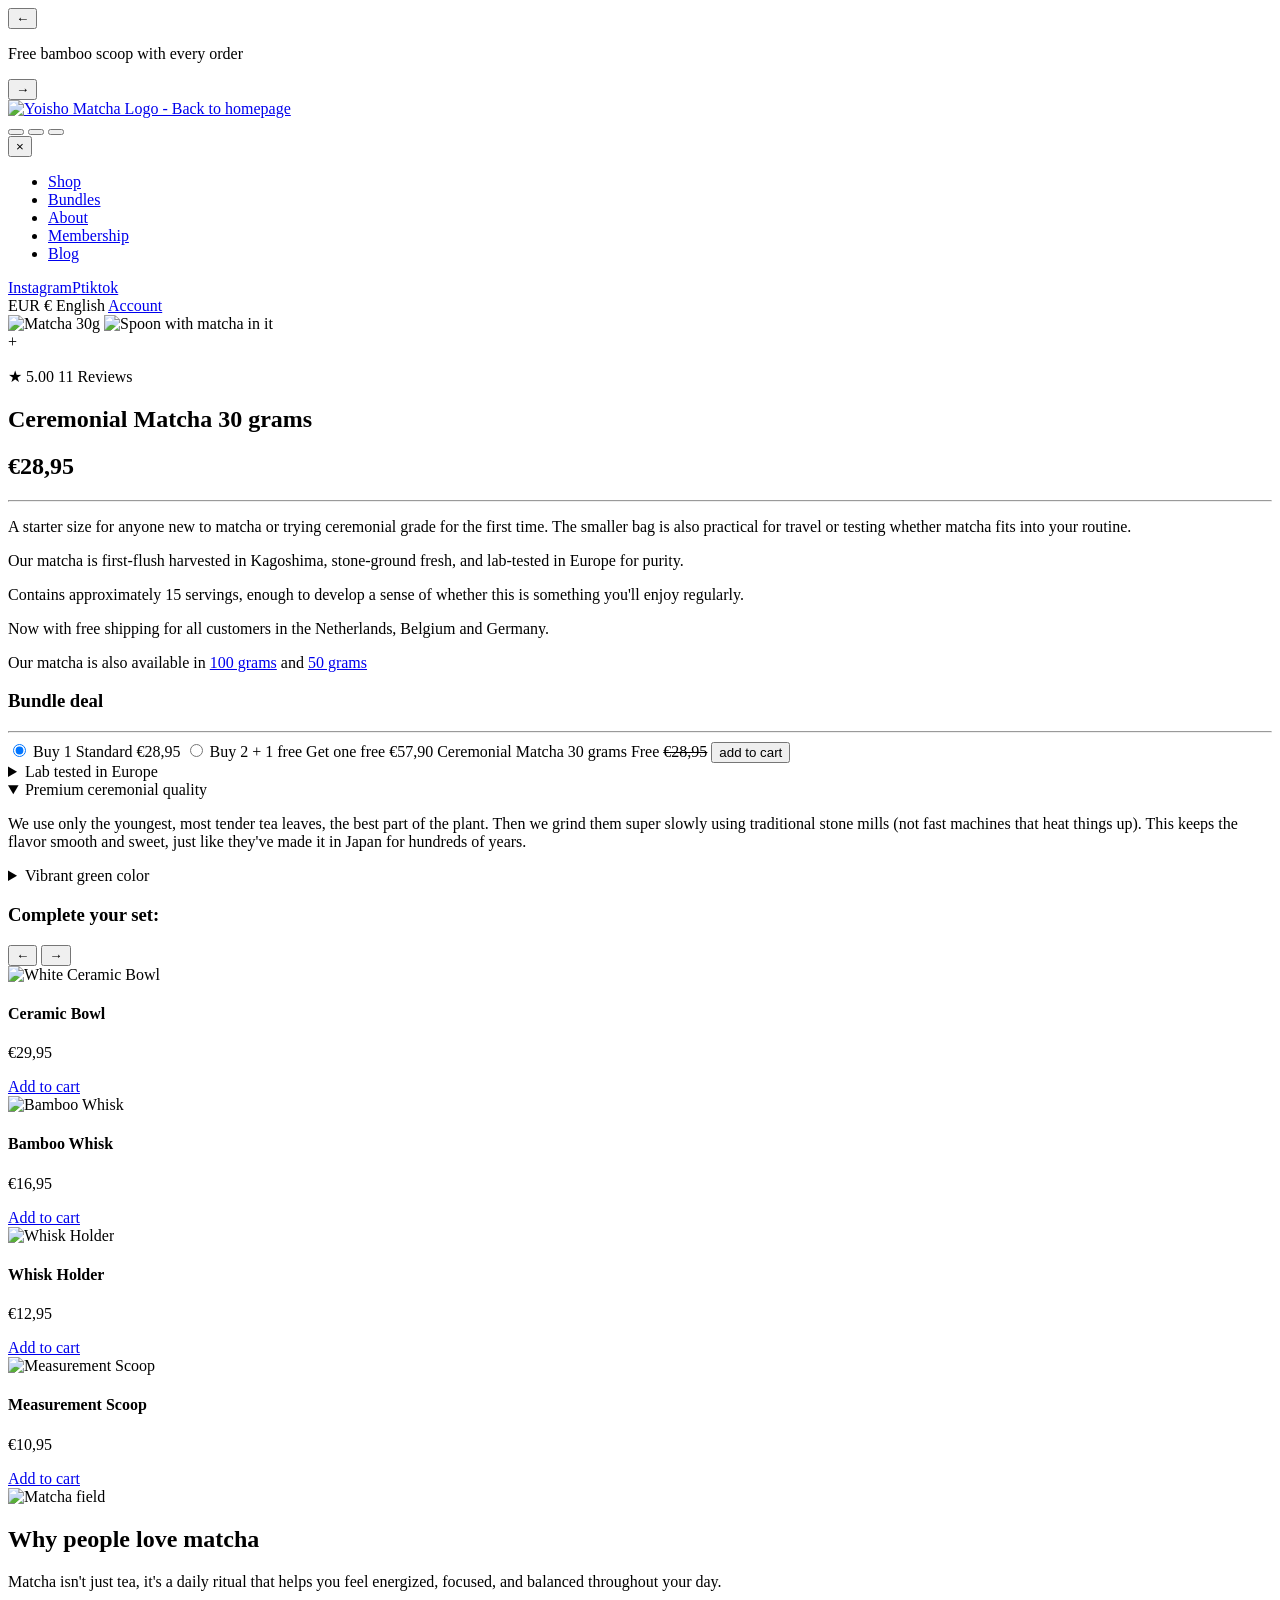
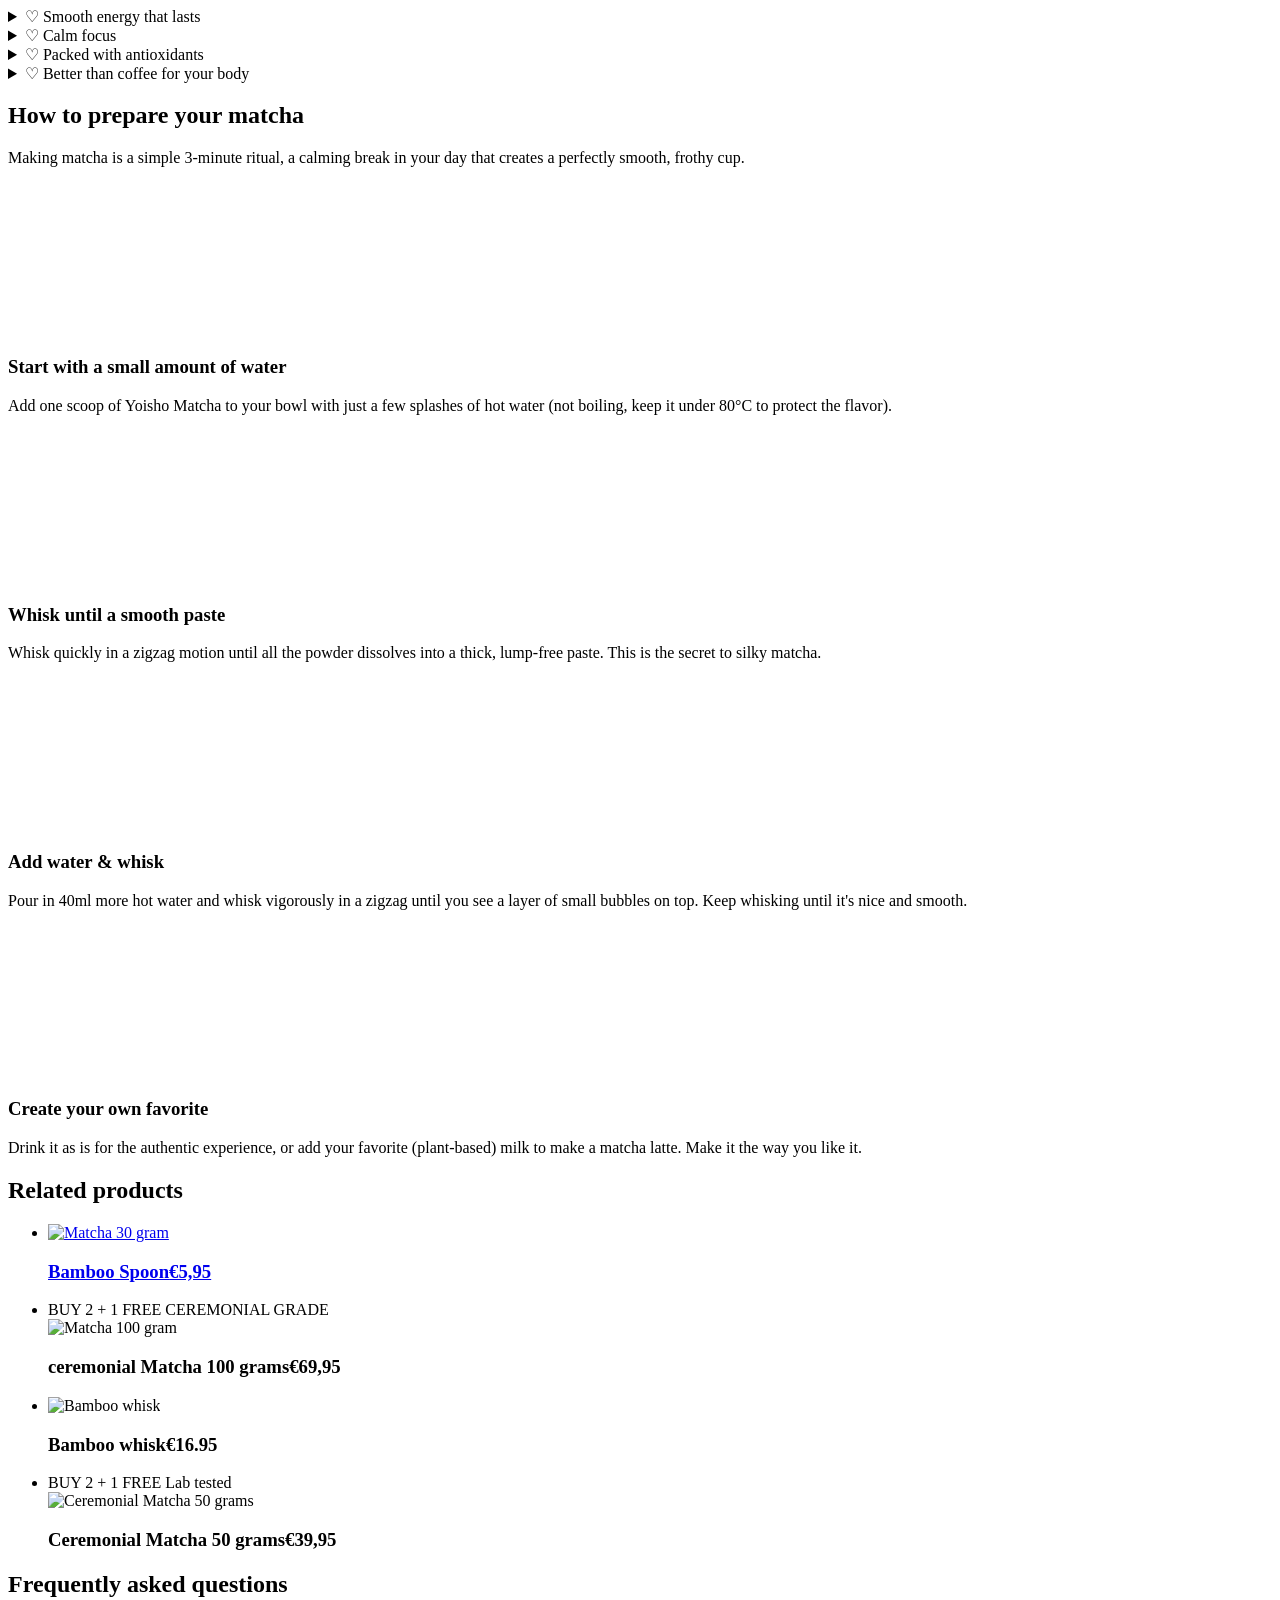
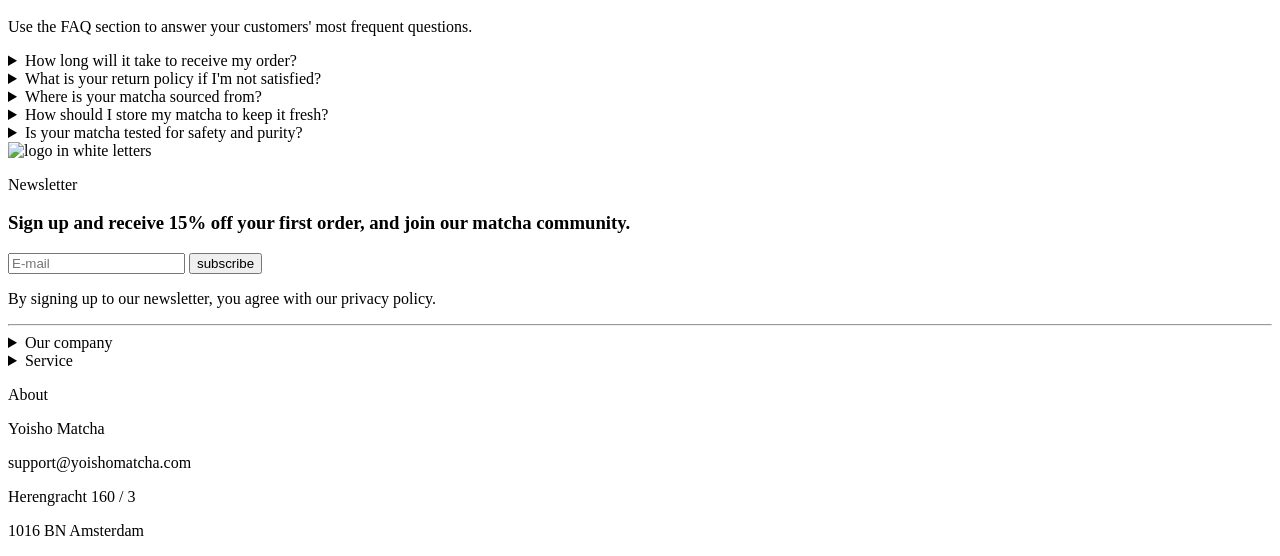
==== matcha.html @ a1da6781 "Add files via upload" ====
<!DOCTYPE html>
<html lang="en">

<head>
    <meta charset="UTF-8">
    <meta name="author" content="Marie Janette Haspels">
    <meta name="viewport" content="width=device-width, initial-scale=1">

    <title>yoishomatcha</title>

    <link href="styles/style.css" rel="stylesheet">

    <link rel="icon" type="image/svg+xml" href="images/kortingvoorpagina.webp">
    <script src="https://unpkg.com/lucide@latest"></script>
</head>

<body>


    <script defer src="scripts/script.js"></script>


    <div class="announcement-bar">
      <button class="arrow">←</button>
      <p>Free bamboo scoop with every order</p>
      <button class="arrow">→</button>
    </div>
    
    <header class="main-header">
      <a href="index.html" class="logo">
        <img src="images/Yoishologo.webp" alt="Yoisho Matcha Logo - Back to homepage"/>
      </a>
    
      <div class="header-right">
        <button class="icon-btndark">
          <i data-lucide="search"></i>
        </button>
    
        <button class="icon-btndark">
          <i data-lucide="shopping-bag"></i>
        </button>
    
        <button class="menu-open-btndark">
          <span></span>
          <span></span>
        </button>
    </div>
    
   
    
      <nav class="nav-menu">
        <div class="menu-headerdark">
          <button class="menu-close-btndark" aria-label="Close menudark">&times;</button>
        </div>
        
        <ul class="menu-links">
          <li><a href="https://yoishomatcha.com/collections/all-products">Shop</a></li>
          <li><a href="https://yoishomatcha.com/collections/bundles">Bundles</a></li>
          <li><a href="https://yoishomatcha.com/pages/about">About</a></li>
          <li><a href="https://yoishomatcha.com/pages/membership">Membership</a></li>
          <li><a href="https://yoishomatcha.com/blogs/blog">Blog</a></li>
        </ul>
    
        <div class="menu-footer">
          <div class="social-icons">
            <a href="https://www.instagram.com/yoishomatcha/">Instagram</a><a href="https://nl.pinterest.com/yoishomatcha/">P</a><a href="https://www.tiktok.com/@yoishomatcha">tiktok</a>
          </div>
          <div class="footer-settings">
            <span>EUR €</span>
            <span>English</span>
            <a href="https://yoishomatcha.com/account">Account</a>
          </div>
        </div>
      </nav>
    </header>
    
    

    <main>   
       
<!--SECTION 1-->
<section class="product-container">
    <div class="product-slider">
      <div class="slider-track">
        <img src="images/matcha30g.webp" alt="Matcha 30g">
        <img src="images/lepelmatcha.webp" alt="Spoon with matcha in it">
      </div>
      
      <div class="dots">
        <span></span>
        <span></span>
        <span></span>
      </div>
      <div class="plus-icon">+</div>
    </div>
  
    <div class="product-info">
      <p class="reviews">★ 5.00 11 Reviews</p>
      
      
  
      <h1>Ceremonial Matcha 30 grams</h1>
      <h2>€28,95</h2>
    </div>
  </section>

  <!--SECTION 2-->

  <section class="product-description">
    <hr>
  
    <p>A starter size for anyone new to matcha or trying ceremonial grade for the first time. The smaller bag is also practical for travel or testing whether matcha fits into your routine.</p>
  
    <p>Our matcha is first-flush harvested in Kagoshima, stone-ground fresh, and lab-tested in Europe for purity.</p>
  
    <p>Contains approximately 15 servings, enough to develop a sense of whether this is something you'll enjoy regularly.</p>
  
    <p>Now with free shipping for all customers in the Netherlands, Belgium and Germany.</p>
  
    <p>Our matcha is also available in <a href="#">100 grams</a> and <a href="#">50 grams</a></p>
  </section>




<!-- SECTION 3 BUNDLE-->
<section class="bundle-section">
    <h3>Bundle deal</h3>
    <hr>
    <label class="bundle-item">
      <input type="radio" name="matcha" checked>
      <span class="bundle-box">
        <span class="row">
          <span class="circle"></span>
          <span class="text-wrap">Buy 1 <span class="tag">Standard</span></span>
          <span class="price">€28,95</span>
        </span>
      </span> </label>
    
    <label class="bundle-item">
      <input type="radio" name="matcha">
      <span class="bundle-box">
        <span class="row">
          <span class="circle"></span>
          <span class="text-wrap">Buy 2 + 1 free <span class="tag">Get one free</span></span>
          <span class="price">€57,90</span>
        </span>
        <span class="extra-green">
          <span class="extra-text">
            <span class="desc">Ceremonial Matcha 30 grams</span>
            <span class="promo">Free <s>€28,95</s></span>
          </span>
        </span>
      </span> </label>


   
  
    <button class="cart-btn">add to cart</button>
  </section>

<!-- SECTION 4 ACCORDION LAB TESTED-->



  <section class="accordion-section">
    <details>
      <summary>
        <span class="summary-left">
          <i data-lucide="beaker"></i>
          <span>Lab tested in Europe</span>
        </span>
        <span class="arrowblack"></span>
      </summary>
      <div class="contentblack">
        <p>Our matcha and hojicha have been thoroughly tested by an independent, accredited laboratory. The results confirm they are:</p>
        <ul>
          <li>No pesticides (chemicals farmers sometimes use)</li>
          <li>No heavy metals (harmful substances that can be in soil)</li>
          <li>Perfect microbiological quality (no bad bacteria or germs)</li>
          <li>Meets Europe's strictest safety rules</li>
        </ul>
        <p>Think of it like a report card for safety - we passed every test.</p>
      </div>
    </details>
  
    <details open>
      <summary>
        <span class="summary-left">
          <i data-lucide="leaf"></i>
          <span>Premium ceremonial quality</span>
        </span>
        <span class="arrowblack"></span>
      </summary>
      <div class="contentblack">
        <p>We use only the youngest, most tender tea leaves, the best part of the plant. 
          Then we grind them super slowly using traditional stone mills (not fast machines that heat things up). This keeps the flavor smooth and sweet, 
          just like they've made it in Japan for hundreds of years.</p>
      </div>
    </details>
  
    <details>
      <summary>
        <span class="summary-left">
          <i data-lucide="sparkles"></i>
          <span>Vibrant green color</span>
        </span>
        <span class="arrowblack"></span>
      </summary>
      <div class="contentblack">
        <p>Our matcha is bright, electric green, and here's why that matters: 
          we grind it fresh and seal it right away so the color stays locked in.
          If matcha looks dull or brownish, it's old and has lost its power. 
          Ours looks like this because it's fresh.</p>
      </div>
    </details>
  </section>


  <!-- SECTION 5 COMPLETE-->
  <section class="complete-carousel">
    <div class="carousel-header">
      <h3>Complete your set:</h3>
      <div class="carousel-nav">
        <button class="nav-btn prev">←</button>
        <button class="nav-btn next">→</button>
      </div>
    </div>
  
    <div class="carousel-track">
      <div class="product-card">
        <div class="product-image">
          <img src="images/whitebowl.webp" alt="White Ceramic Bowl">
        </div>
        <h4>Ceramic Bowl</h4>
        <p class="product-price">€29,95</p>
        <a href="https://yoishomatcha.com/products/ceramic-bowl?pr_prod_strat=pinned&pr_rec_id=fb68384e3&pr_rec_pid=8664381718870&pr_ref_pid=8662512828758&pr_seq=uniform" class="add-link">Add to cart</a>
      </div>
  
      <div class="product-card">
        <div class="product-image">
          <img src="images/whiskbamboo.webp" alt="Bamboo Whisk">
        </div>
        <h4>Bamboo Whisk</h4>
        <p class="product-price">€16,95</p>
        <a href="https://yoishomatcha.com/products/bamboo-whisk?pr_prod_strat=pinned&pr_rec_id=9ea5877ed&pr_rec_pid=8648113455446&pr_ref_pid=8664381718870&pr_seq=uniform" class="add-link">Add to cart</a>
      </div>
  
      <div class="product-card">
        <div class="product-image">
          <img src="images/whiskholderwit.webp" alt="Whisk Holder">
        </div>
        <h4>Whisk Holder</h4>
        <p class="product-price">€12,95</p>
        <a href="https://yoishomatcha.com/products/whisk-holder?pr_prod_strat=pinned&pr_rec_id=9ea5877ed&pr_rec_pid=8662380970326&pr_ref_pid=8664381718870&pr_seq=uniform" class="add-link">Add to cart</a>
      </div>
  
      <div class="product-card">
        <div class="product-image">
          <img src="images/measurementscoopd.webp" alt="Measurement Scoop">
        </div>
        <h4>Measurement Scoop</h4>
        <p class="product-price">€10,95</p>
        <a href="https://yoishomatcha.com/products/measurement-scoop?pr_prod_strat=pinned&pr_rec_id=9ea5877ed&pr_rec_pid=9323666604374&pr_ref_pid=8664381718870&pr_seq=uniform" class="add-link">Add to cart</a>
      </div>
    </div>
  </section>

<!--SECTION 6 WHY PLEOPLE LOVE MATCHA-->

<section class="whypeople-section">
    <div class="why-header">
      <img src="images/uitzichtbuiten.webp" alt="Matcha field" class="header-bg">
      <div class="header-contentwhy">
        <h2>Why people love matcha</h2>
        <p>Matcha isn't just tea, it's a daily ritual that helps you feel energized, focused, and balanced throughout your day.</p>
      </div>
    </div>
  
    <div class="why-accordions">
      <details>
        <summary><span class="heart">♡</span> Smooth energy that lasts <span class="arrowwhite"></span></summary>
        <div class="contentwhy">
          <p>Unlike coffee that makes you jittery then crashes, matcha gives you calm, steady energy for 4-6 hours. You feel awake and alert without the shakes.</p>
        </div>
      </details>
  
      <details>
        <summary><span class="heart">♡</span> Calm focus <span class="arrowwhite"></span></summary>
        <div class="contentwhy">
          <p>Matcha contains L-theanine, a natural ingredient that helps you concentrate while staying relaxed. It's like being in "the zone", focused but not stressed.</p>
        </div>
      </details>
  
      <details>
        <summary><span class="heart">♡</span> Packed with antioxidants <span class="arrowwhite"></span></summary>
        <div class="contentwhy">
          <p>Matcha is loaded with catechins (powerful antioxidants) that protect your cells from damage and support your immune system. Think of them as tiny bodyguards for your health.</p>
        </div>
      </details>
  
      <details>
        <summary><span class="heart">♡</span> Better than coffee for your body <span class="arrowwhite"></span></summary>
        <div class="contentwhy">
          <p>No stomach aches, no afternoon crash, and no sleep problems. Matcha is gentle on your system while still waking you up.</p>
        </div>
      </details>
    </div>
  </section>


  <!--Section 7 videoinfo-carrousel-->  

<section>
    <section class="videoinfo-carrousel">
        <h2>How to prepare your matcha</h2>
        <p>Making matcha is a simple 3-minute ritual, 
        a calming break in your day that creates a perfectly smooth, frothy cup.
    </p>
        
        <div class="carousel-track">
          <div class="video-card">
            <div class="video-wrapper">
                <video src="images/matchavid1.mp4" autoplay muted loop playsinline></video>
            
              
            </div>
            <h3>Start with a small amount of water</h3>
            <p>Add one scoop of Yoisho Matcha to your bowl with just a few splashes of hot water 
                (not boiling, 
                keep it under 80°C to protect the flavor).</p>
          </div>
      
          <div class="video-card">
            <div class="video-wrapper">
                <video src="images/videomatchamix.mp4" autoplay muted loop playsinline></video>
            </div>
            <h3>Whisk until a smooth paste</h3>
            <p>Whisk quickly in a zigzag motion until all the powder dissolves into a thick, 
                lump-free paste. This is the secret to silky matcha.
             </p>
          </div>
      
          <div class="video-card">
            <div class="video-wrapper">
                <video src="images/matchavid3.mp4" autoplay muted loop playsinline></video>
              
            </div>
            <h3>Add water & whisk</h3>
            <p>
                Pour in 40ml more hot water and whisk vigorously in a zigzag until you see a layer of small bubbles on top.
                 Keep whisking until it's nice and smooth.
            </p>
          </div>
      
          <div class="video-card">
            <div class="video-wrapper">
                <video src="images/matchavid4.mp4" autoplay muted loop playsinline></video>
              
            </div>
            <h3>Create your own favorite</h3>
            <p>Drink it as is for the authentic experience, 
                or add your favorite (plant-based) milk to make a matcha latte. 
                Make it the way you like it.</p>
          </div>
        </div>
      </section>
</section>

<!--SECTION 8 RELATED PRODUCTS-->
<section class="Related-carousel">
    <h2>Related products</h2>
    <ul>
      <li>
        <a href="matcha.html">
         <img src="images/woodenscoop.webp" alt="Matcha 30 gram">
        <h3>Bamboo Spoon<span>€5,95</span></h3>
      </a>
      </li>
  
      <li>
        <div class="labels">
          <span class="badge red">BUY 2 + 1 FREE</span>
          <span class="tag">CEREMONIAL GRADE</span>
        </div>
        <img src="images/productroze.webp" alt="Matcha 100 gram ">
        <h3>ceremonial Matcha 100 grams<span>€69,95</span></h3>
      </li>
  
      <li>
        <img src="images/whiskbamboo.webp" alt="Bamboo whisk">
        <h3>Bamboo whisk<span>€16.95</span></h3>
      </li>
  
  
      <li>
        <div class="labels">
          <span class="badge red">BUY 2 + 1 FREE</span>
          <span class="tag">Lab tested</span>
        </div>
        <img src="images/matcha50gr.jpg" alt="Ceremonial Matcha 50 grams ">
        <h3>Ceremonial Matcha 50 grams<span>€39,95</span></h3>
      </li>
    </ul>
  </section>










<!--SECTION 9 freguently asked questions-->

<section class="freguently-section">
    <div class="freguently-content">
      <h2>Frequently asked questions</h2>
      <p>Use the FAQ section to answer your customers' most frequent questions.</p>
    </div>
  
    <div class="freguently-accordions">
      <details>
        <summary>How long will it take to receive my order?<span class="arrowblack"></span></summary>
        <div class="contentblack">
          <p>For orders in the Netherlands and Belgium placed before 22:00, we offer next-day delivery. 
            For other European countries, shipping typically takes 3–5 business days.
        </p>
        </div>
      </details>
  
      <details>
        <summary>What is your return policy if I'm not satisfied? <span class="arrowblack"></span></summary>
        <div class="contentblack">
          <p> If you’re not fully satisfied, you can return unopened matcha within 30 days of delivery for a full refund — no questions asked. 
            Simply contact our support team to get started.
            </p>
        </div>
      </details>
  
      <details>
        <summary>Where is your matcha sourced from? <span class="arrowblack"></span></summary>
        <div class="contentblack">
          <p>
            Our ceremonial-grade matcha is harvested in Japan’s renowned tea regions, where it’s shade-grown, hand-picked, 
            and stone-ground to preserve its vibrant color and smooth, delicate flavor.
          </p>
        </div>
      </details>
  
      <details>
        <summary> How should I store my matcha to keep it fresh?<span class="arrowblack"></span></summary>
        <div class="contentblack">
          <p>Keep your matcha in an airtight container in a cool, dark place, ideally refrigerated after opening - 
            to maintain its bright green color and fresh taste</p>
        </div>
      </details>

      <details>
        <summary>Is your matcha tested for safety and purity? <span class="arrowblack"></span></summary>
        <div class="contentblack">
          <p>Yes, every batch is independently lab tested in Europe to ensure it’s free from pesticides, 
            heavy metals, and other contaminants, meeting the highest quality standards.</p>
        </div>
      </details>
    </div>
  </section>




                         
</main>

<footer class="footer-section">
    <div class="newsletter-container">
        <img src="images/yoishomerknaamfooter.webp" alt="logo in white letters">
      <p class="label">Newsletter</p>
      <h3>Sign up and receive 15% off your first order, and join our matcha community.</h3>
      
      <form class="newsletter-form">
        <input type="email" placeholder="E-mail" required>
        <button type="submit">subscribe</button>
      </form>
      
      <p class="privacy-note">By signing up to our newsletter, you agree with our privacy policy.</p>
    </div>
  
    <hr class="footer-divider">
  
    <div class="footer-links">
      <details>
        <summary>Our company <span class="arrowwhite"></span></summary>
        <div class="footer-content">
          <ul>
            <li><a href="https://yoishomatcha.com/pages/about">About </a></li>
            <li><a href="https://yoishomatcha.com/pages/privacy">privacy policy</a></li>
            <li><a href="https://yoishomatcha.com/pages/termsandconditions">Terms and conditions</a></li>
          </ul>
        </div>
      </details>
  
      <details>
        <summary>Service <span class="arrowwhite"></span></summary>
        <div class="footer-content">
          <ul>
            <li><a href="https://yoishomatcha.com/pages/frequently-asked-questions">Frequently asked questions</a></li>
            <li><a href="https://yoishomatcha.com/pages/membership">Membership</a></li>
            <li><a href="https://yoishomatcha.com/pages/refund-policy">Returns and refunds</a></li>
            <li><a href="https://yoishomatcha.com/pages/shipping-and-delivery">Shipping and delivery</a></li>
            <li><a href="https://yoishomatcha.com/pages/wholesale">Wholesale</a></li>
          </ul>
        </div>
      </details>
    </div>
  
    
  
   
<p>About</p>
<p>Yoisho Matcha</p>
<p>support@yoishomatcha.com</p>
<p>Herengracht 160 / 3</p>
<p>1016 BN Amsterdam</p>
     
    
  </footer>
  <script>
    lucide.createIcons();
  </script>
</body>

</html>
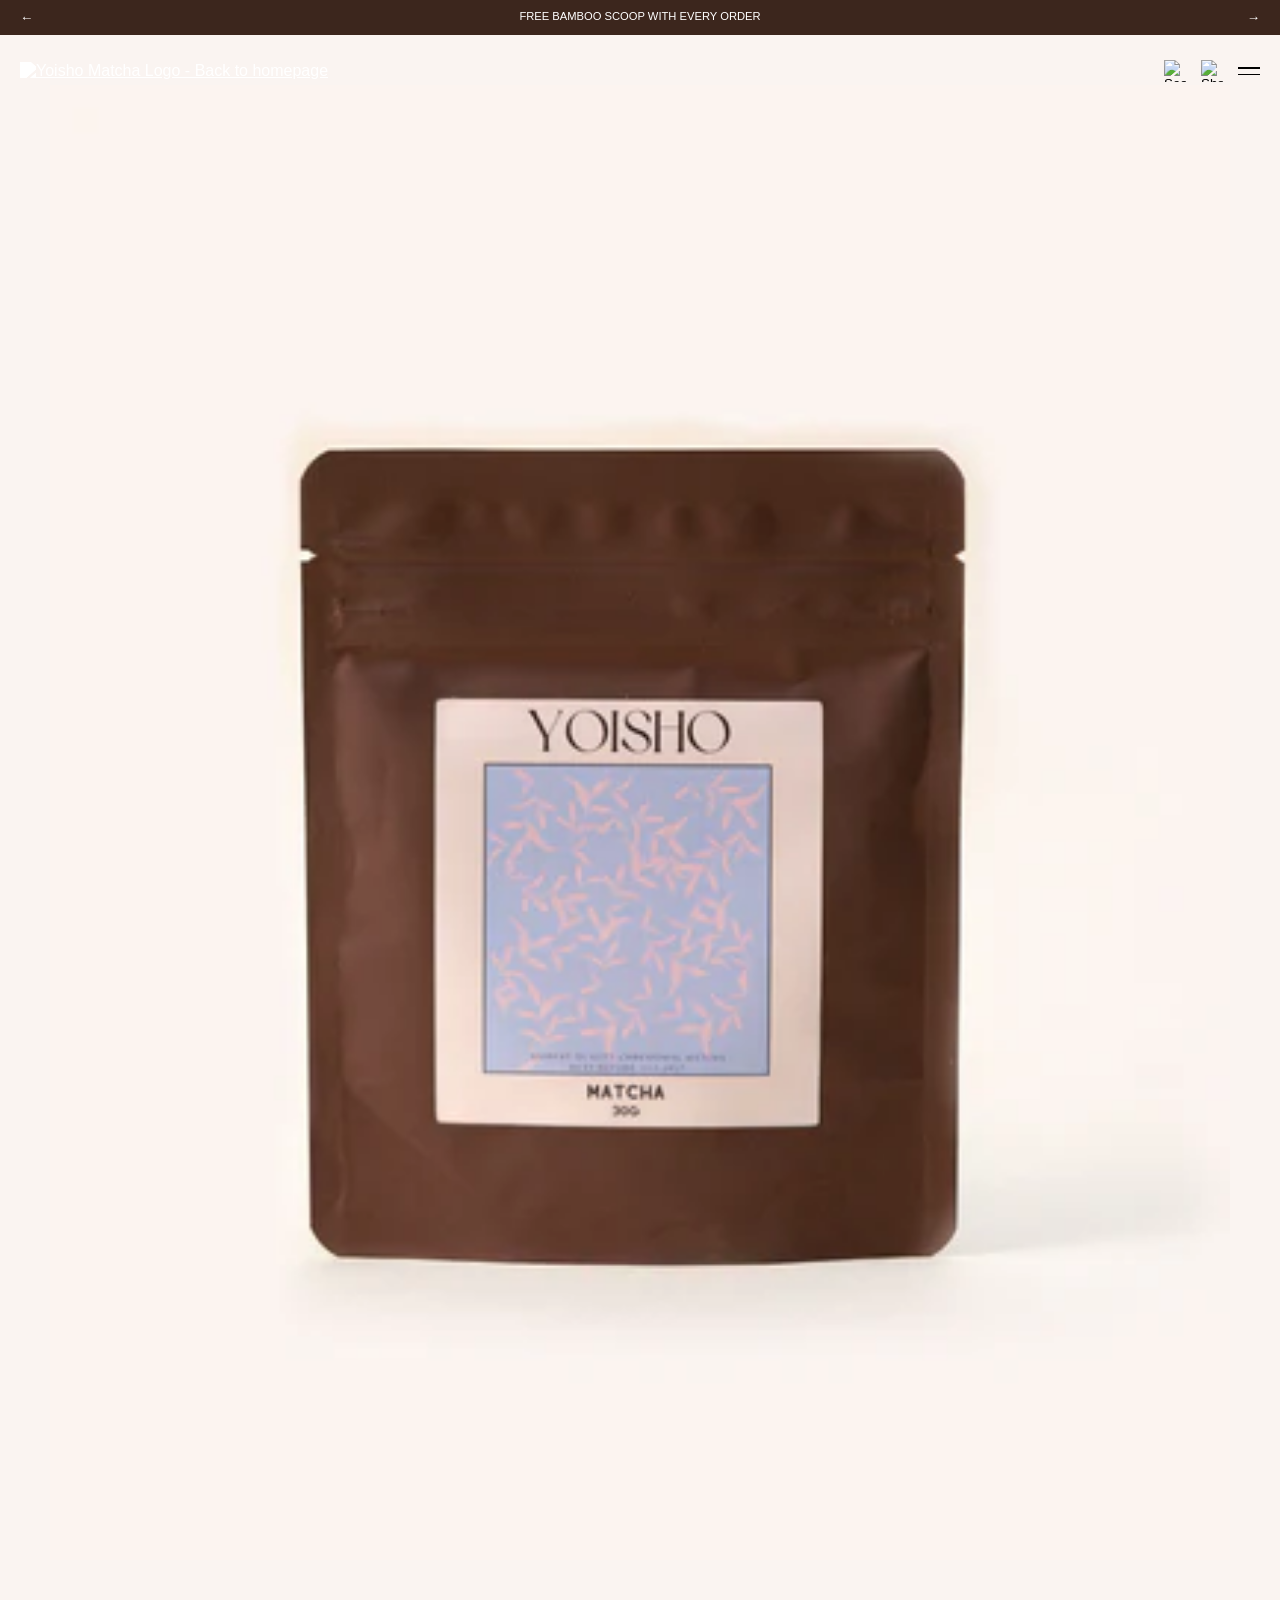
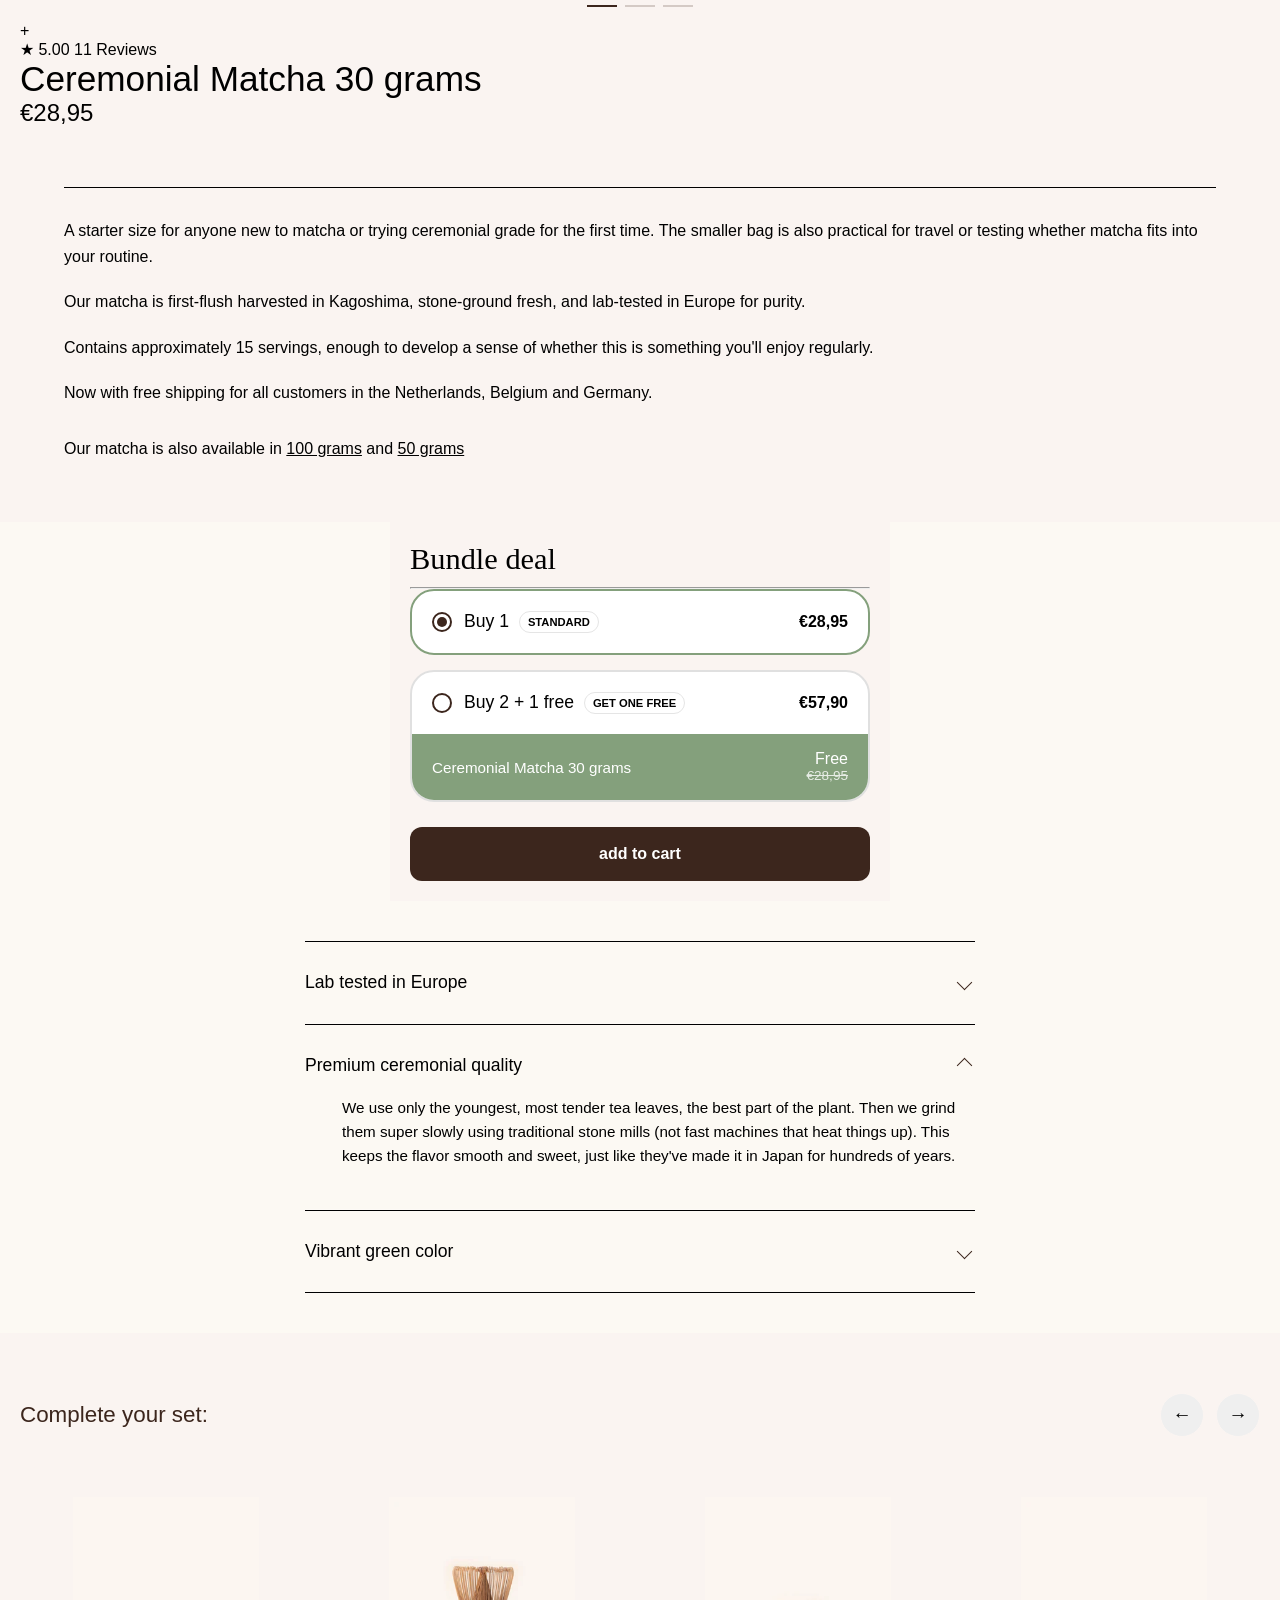
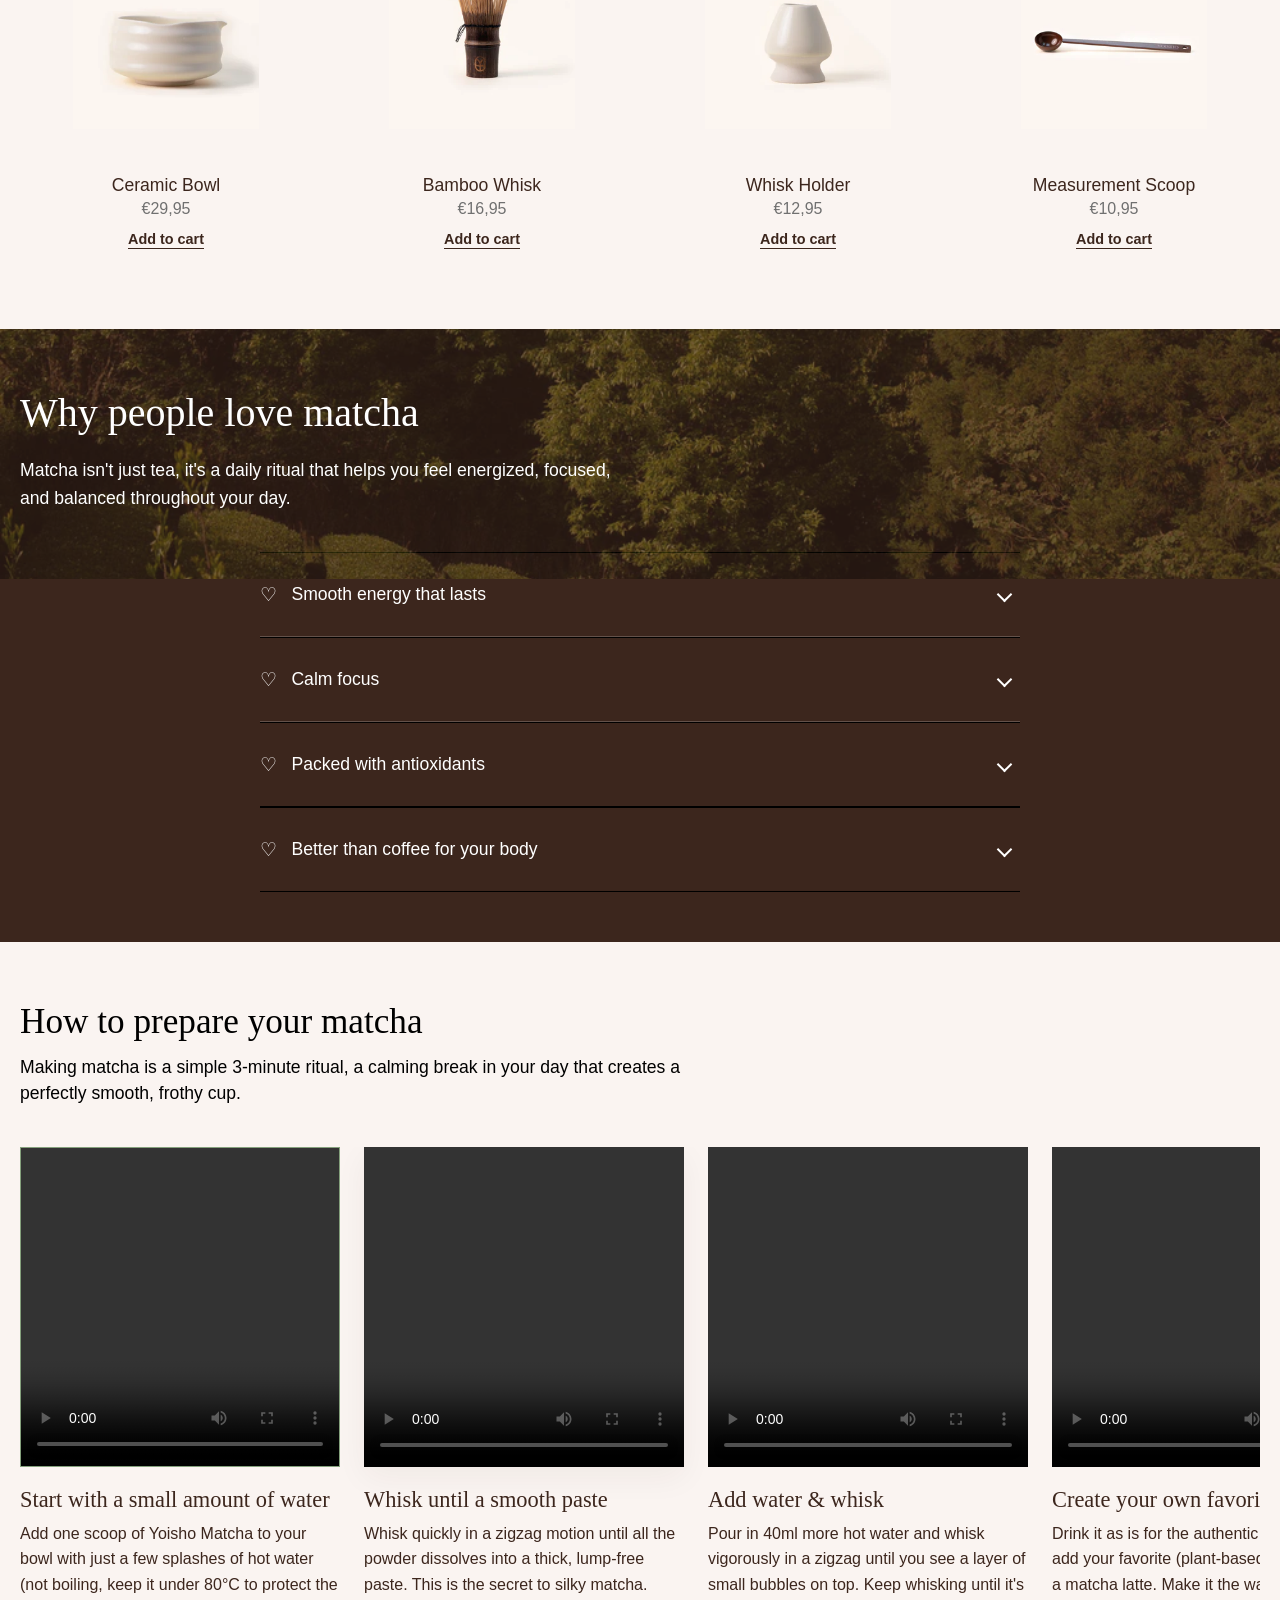
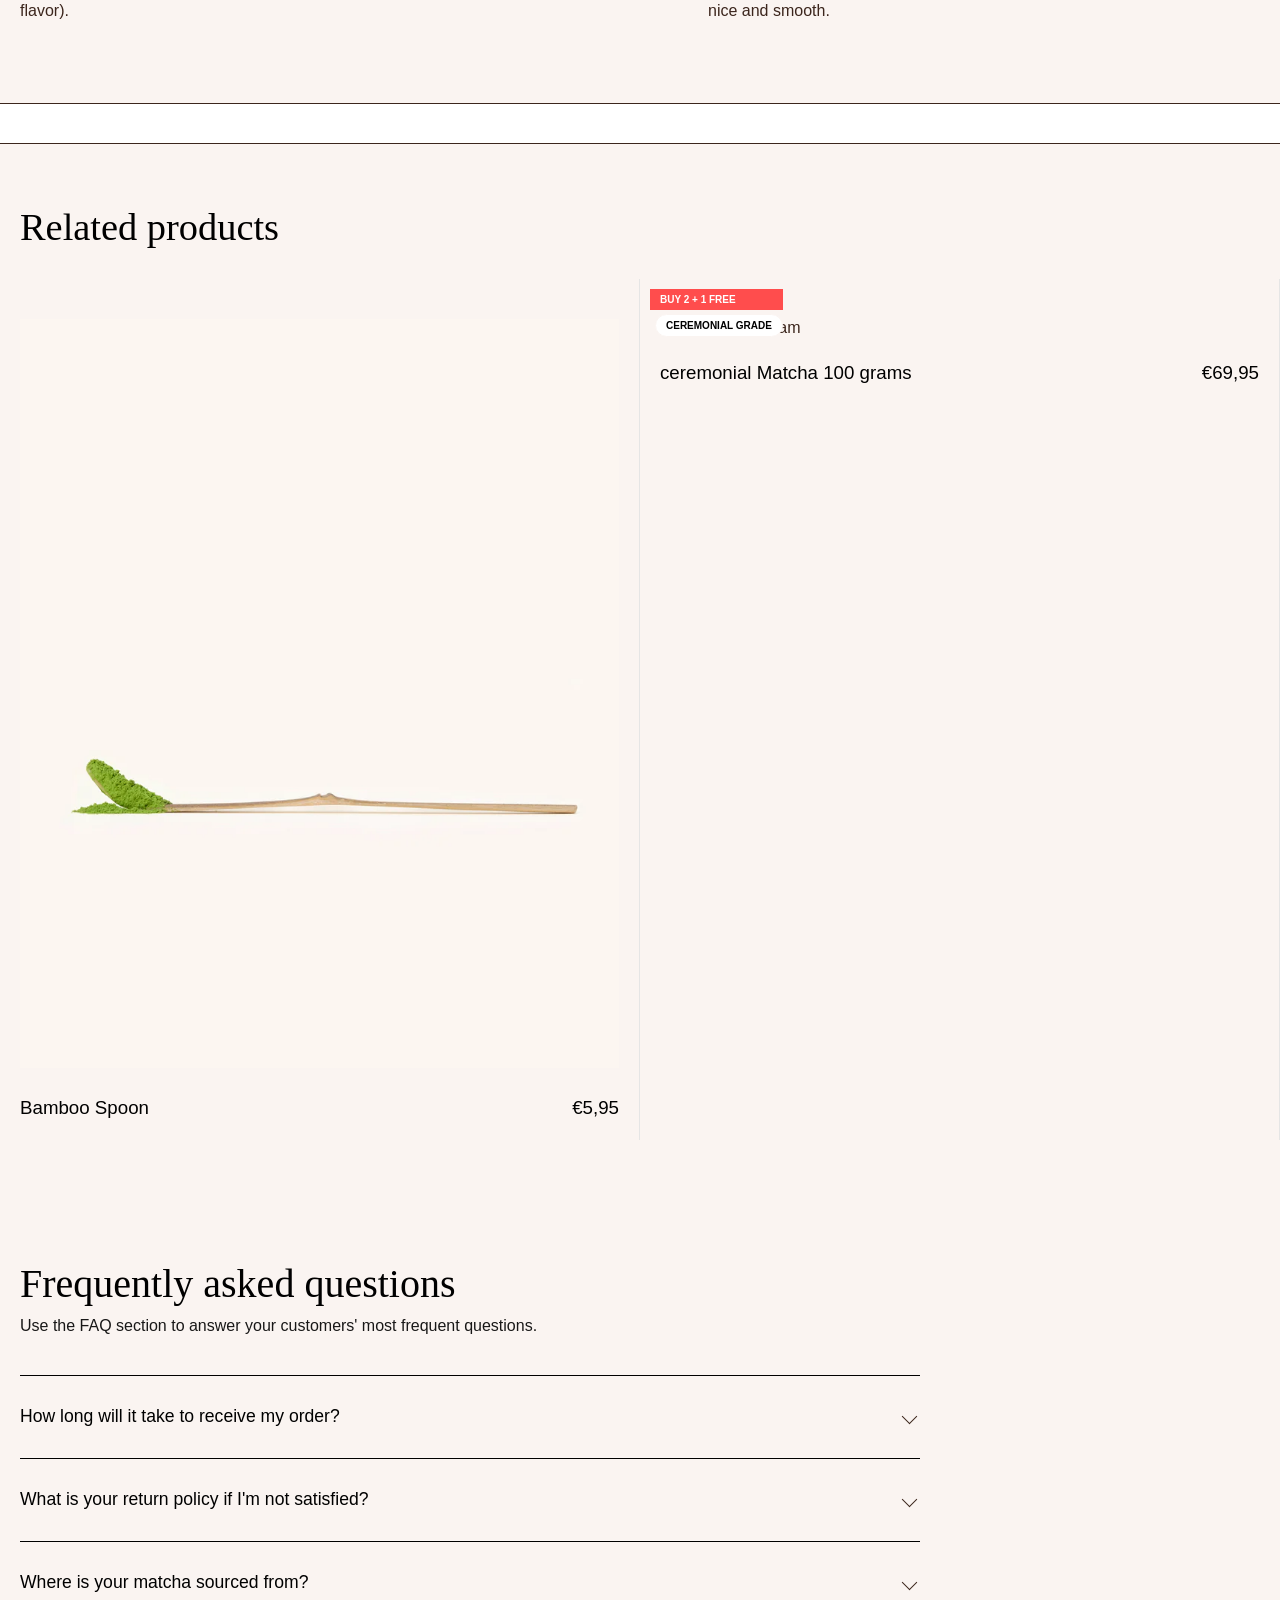
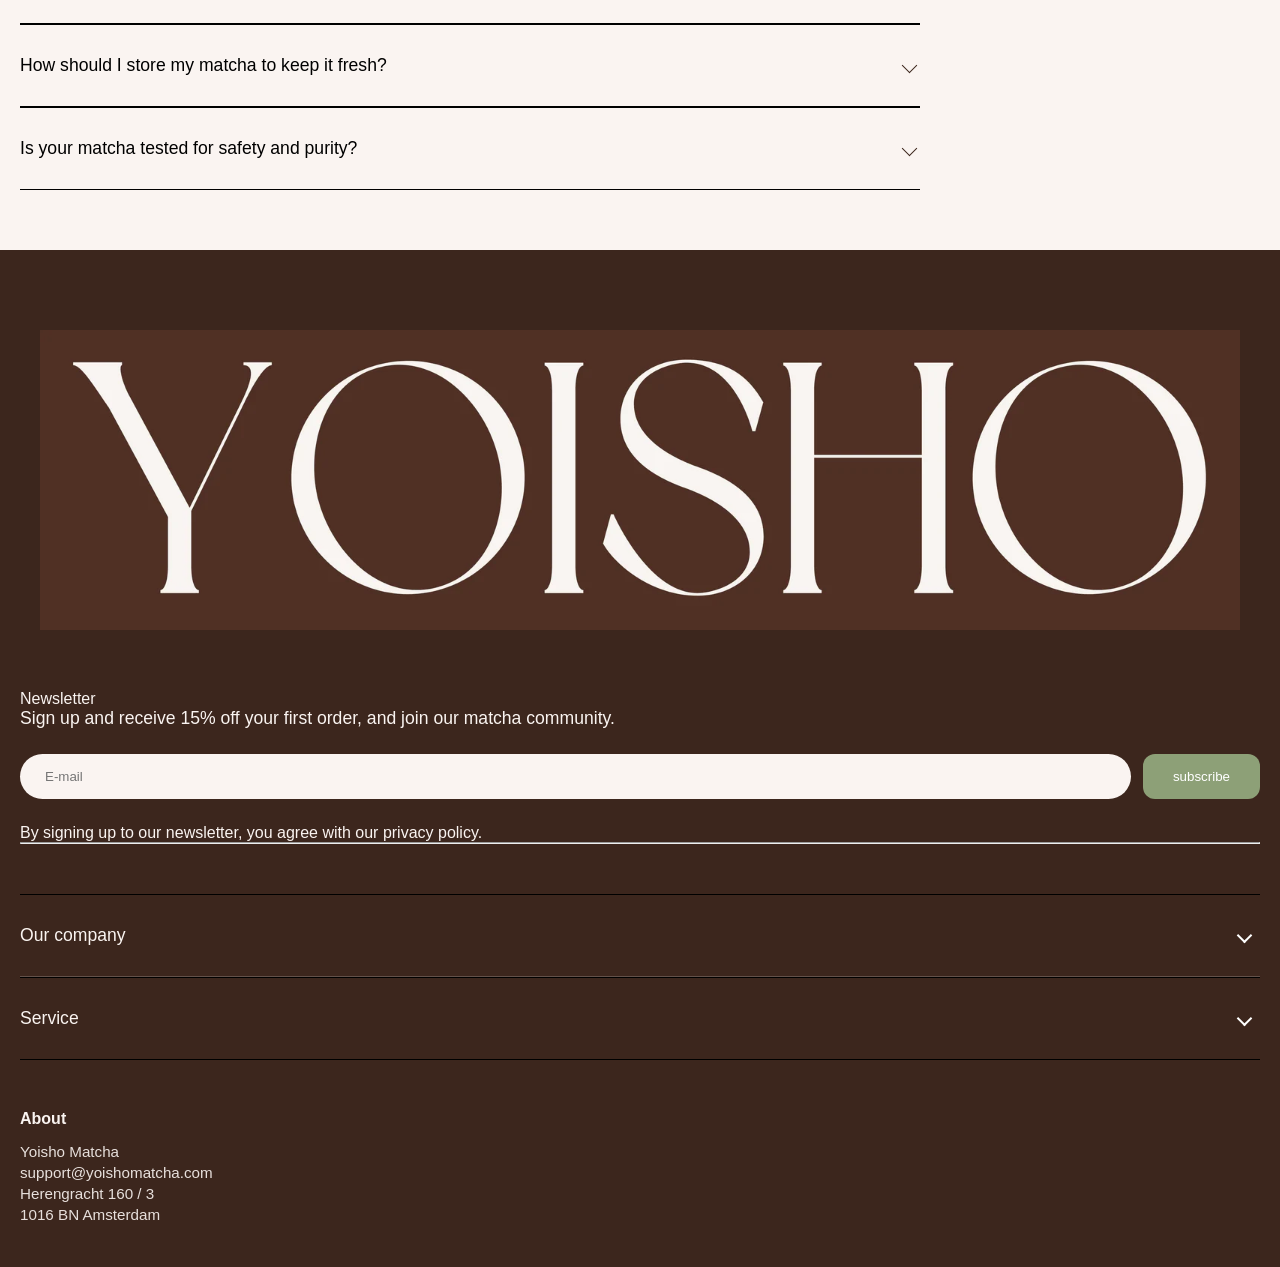
==== commit c0206e83: "Add files via upload" ====
--- a/matcha.html
+++ b/matcha.html
@@ -7,11 +7,12 @@
     <meta name="viewport" content="width=device-width, initial-scale=1">
 
     <title>yoishomatcha</title>
-
-    <link href="styles/style.css" rel="stylesheet">
-
+    <link href="NewStyles/footer.css" rel="stylesheet">
+    <link href="NewStyles/MatchaStyle.css" rel="stylesheet">
+    <link href="NewStyles/Responsive.css" rel="stylesheet">
+    <link href="NewStyles/header.css" rel="stylesheet">
     <link rel="icon" type="image/svg+xml" href="images/kortingvoorpagina.webp">
-    <script src="https://unpkg.com/lucide@latest"></script>
+
 </head>
 
 <body>
@@ -28,19 +29,20 @@
     
     <header class="main-header">
       <a href="index.html" class="logo">
-        <img src="images/Yoishologo.webp" alt="Yoisho Matcha Logo - Back to homepage"/>
+        <img src="images/YoishoDonker.webp" alt="Yoisho Matcha Logo - Back to homepage"/>
       </a>
     
       <div class="header-right">
-        <button class="icon-btndark">
-          <i data-lucide="search"></i>
+        <button class="icon-btn" aria-label="Search products"> 
+          <img src="images/ZoekIcoon.png" alt="Search products">
         </button>
     
-        <button class="icon-btndark">
-          <i data-lucide="shopping-bag"></i>
+        <button class="icon-btn" aria-label="Open shopping bag">
+          <img src="images/Shoppingbagblack.png" alt = "Shopping bag">
         </button>
-    
-        <button class="menu-open-btndark">
+        
+    
+        <button class="menu-open-btn" aria-label="Open navigation menu">
           <span></span>
           <span></span>
         </button>
@@ -49,8 +51,8 @@
    
     
       <nav class="nav-menu">
-        <div class="menu-headerdark">
-          <button class="menu-close-btndark" aria-label="Close menudark">&times;</button>
+        <div class="menu-header">
+          <button class="menu-close-btn" aria-label="Close menu">&times;</button>
         </div>
         
         <ul class="menu-links">
@@ -117,7 +119,7 @@
   
     <p>Now with free shipping for all customers in the Netherlands, Belgium and Germany.</p>
   
-    <p>Our matcha is also available in <a href="#">100 grams</a> and <a href="#">50 grams</a></p>
+    <p>Our matcha is also available in <a href="https://yoishomatcha.com/products/100-grams-ceremonial-grade-matcha">100 grams</a> and <a href="https://yoishomatcha.com/products/ceremonial-grade-matcha-50grams">50 grams</a></p>
   </section>
 
 
@@ -311,7 +313,7 @@
 
   <!--Section 7 videoinfo-carrousel-->  
 
-<section>
+
     <section class="videoinfo-carrousel">
         <h2>How to prepare your matcha</h2>
         <p>Making matcha is a simple 3-minute ritual, 
@@ -321,51 +323,98 @@
         <div class="carousel-track">
           <div class="video-card">
             <div class="video-wrapper">
-                <video src="images/matchavid1.mp4" autoplay muted loop playsinline></video>
-            
-              
+              <video src="images/matchavid1.mp4" controls playsinline>
+                <track 
+                  kind="subtitles" 
+                  src="subtitles/matcha-info.vtt" 
+                  srclang="en" 
+                  label="English" 
+                  default>
+                Je browser ondersteunt geen video.
+              </video>
             </div>
+          
+
             <h3>Start with a small amount of water</h3>
-            <p>Add one scoop of Yoisho Matcha to your bowl with just a few splashes of hot water 
-                (not boiling, 
-                keep it under 80°C to protect the flavor).</p>
+            <p>Add one scoop of Yoisho Matcha to your bowl with just a few splashes of hot water
+               (not boiling, 
+              keep it under 80°C to protect the flavor).</p>
           </div>
+         
       
           <div class="video-card">
             <div class="video-wrapper">
-                <video src="images/videomatchamix.mp4" autoplay muted loop playsinline></video>
+              <video src="images/videomatchamix.mp4" controls playsinline>
+                <track 
+                  kind="subtitles" 
+                  src="subtitles/matcha-info.vtt" 
+                  srclang="en" 
+                  label="English" 
+                  default>
+                Je browser ondersteunt geen video.
+              </video>
             </div>
             <h3>Whisk until a smooth paste</h3>
             <p>Whisk quickly in a zigzag motion until all the powder dissolves into a thick, 
-                lump-free paste. This is the secret to silky matcha.
-             </p>
+              lump-free paste.
+              This is the secret to silky matcha.</p>
           </div>
-      
+
+
           <div class="video-card">
             <div class="video-wrapper">
-                <video src="images/matchavid3.mp4" autoplay muted loop playsinline></video>
-              
+              <video src="images/matchavid3.mp4" controls playsinline>
+                <track 
+                  kind="subtitles" 
+                  src="subtitles/matcha-info.vtt" 
+                  srclang="en" 
+                  label="English" 
+                  default>
+                Je browser ondersteunt geen video.
+              </video>
             </div>
             <h3>Add water & whisk</h3>
-            <p>
-                Pour in 40ml more hot water and whisk vigorously in a zigzag until you see a layer of small bubbles on top.
-                 Keep whisking until it's nice and smooth.
-            </p>
+            <p>Pour in 40ml more hot water and whisk vigorously in a zigzag until you see a layer of small bubbles on top. 
+              Keep whisking until it's nice and smooth.</p>
           </div>
-      
+
+
           <div class="video-card">
             <div class="video-wrapper">
-                <video src="images/matchavid4.mp4" autoplay muted loop playsinline></video>
-              
+              <video src="images/matchavid4.mp4" controls playsinline>
+                <track 
+                  kind="subtitles" 
+                  src="subtitles/matcha-info.vtt" 
+                  srclang="en" 
+                  label="English" 
+                  default>
+                Je browser ondersteunt geen video.
+              </video>
             </div>
             <h3>Create your own favorite</h3>
-            <p>Drink it as is for the authentic experience, 
-                or add your favorite (plant-based) milk to make a matcha latte. 
-                Make it the way you like it.</p>
+            <p>Drink it as is for the authentic experience, or add your favorite 
+              (plant-based) milk to make a matcha latte. Make it the way you like it.</p>
           </div>
         </div>
       </section>
-</section>
+
+
+
+      <div class="announcement-bar2">
+        <div class="announcement-track2">
+          <span>FREE BAMBOO SCOOP WITH EVERY ORDER</span>
+          <span>SIGN UP AND RECEIVE 15% OFF YOUR FIRST ORDER</span>
+          <span>FREE BAMBOO SCOOP WITH EVERY ORDER</span>
+          <span>SIGN UP AND RECEIVE 15% OFF YOUR FIRST ORDER</span>
+        </div>
+      </div>
+
+
+
+
+
+
+
 
 <!--SECTION 8 RELATED PRODUCTS-->
 <section class="Related-carousel">
@@ -383,7 +432,7 @@
           <span class="badge red">BUY 2 + 1 FREE</span>
           <span class="tag">CEREMONIAL GRADE</span>
         </div>
-        <img src="images/productroze.webp" alt="Matcha 100 gram ">
+        <img src="images/product100gr.webp" alt="Matcha 100 gram ">
         <h3>ceremonial Matcha 100 grams<span>€69,95</span></h3>
       </li>
   
@@ -474,62 +523,62 @@
                          
 </main>
 
+<!--FOOTER-->
+
 <footer class="footer-section">
-    <div class="newsletter-container">
-        <img src="images/yoishomerknaamfooter.webp" alt="logo in white letters">
-      <p class="label">Newsletter</p>
-      <h3>Sign up and receive 15% off your first order, and join our matcha community.</h3>
-      
-      <form class="newsletter-form">
-        <input type="email" placeholder="E-mail" required>
-        <button type="submit">subscribe</button>
-      </form>
-      
-      <p class="privacy-note">By signing up to our newsletter, you agree with our privacy policy.</p>
-    </div>
-  
-    <hr class="footer-divider">
-  
-    <div class="footer-links">
-      <details>
-        <summary>Our company <span class="arrowwhite"></span></summary>
-        <div class="footer-content">
-          <ul>
-            <li><a href="https://yoishomatcha.com/pages/about">About </a></li>
-            <li><a href="https://yoishomatcha.com/pages/privacy">privacy policy</a></li>
-            <li><a href="https://yoishomatcha.com/pages/termsandconditions">Terms and conditions</a></li>
-          </ul>
-        </div>
-      </details>
-  
-      <details>
-        <summary>Service <span class="arrowwhite"></span></summary>
-        <div class="footer-content">
-          <ul>
-            <li><a href="https://yoishomatcha.com/pages/frequently-asked-questions">Frequently asked questions</a></li>
-            <li><a href="https://yoishomatcha.com/pages/membership">Membership</a></li>
-            <li><a href="https://yoishomatcha.com/pages/refund-policy">Returns and refunds</a></li>
-            <li><a href="https://yoishomatcha.com/pages/shipping-and-delivery">Shipping and delivery</a></li>
-            <li><a href="https://yoishomatcha.com/pages/wholesale">Wholesale</a></li>
-          </ul>
-        </div>
-      </details>
-    </div>
-  
-    
-  
-   
+  <div class="newsletter-container">
+      <img src="images/yoishomerknaamfooter.webp" alt="logo in white letters">
+    <p class="label">Newsletter</p>
+    <h3>Sign up and receive 15% off your first order, and join our matcha community.</h3>
+    
+    <form class="newsletter-form">
+      <input type="email" placeholder="E-mail" required>
+      <button type="submit">subscribe</button>
+    </form>
+    <!-- Link https://codepen.io/shooft/pen/oNrMaxd-->
+    <p class="privacy-note">By signing up to our newsletter, you agree with our privacy policy.</p>
+  </div>
+
+  <hr class="footer-divider">
+
+  <div class="footer-links">
+    <details>
+      <summary>Our company <span class="arrowwhite"></span></summary>
+      <div class="footer-content">
+        <ul>
+          <li><a href="https://yoishomatcha.com/pages/about">About </a></li>
+          <li><a href="https://yoishomatcha.com/pages/privacy">privacy policy</a></li>
+          <li><a href="https://yoishomatcha.com/pages/termsandconditions">Terms and conditions</a></li>
+        </ul>
+      </div>
+    </details>
+
+    <details>
+      <summary>Service <span class="arrowwhite"></span></summary>
+      <div class="footer-content">
+        <ul>
+          <li><a href="https://yoishomatcha.com/pages/frequently-asked-questions">Frequently asked questions</a></li>
+          <li><a href="https://yoishomatcha.com/pages/membership">Membership</a></li>
+          <li><a href="https://yoishomatcha.com/pages/refund-policy">Returns and refunds</a></li>
+          <li><a href="https://yoishomatcha.com/pages/shipping-and-delivery">Shipping and delivery</a></li>
+          <li><a href="https://yoishomatcha.com/pages/wholesale">Wholesale</a></li>
+        </ul>
+      </div>
+    </details>
+  </div>
+
+  
+
+ 
 <p>About</p>
 <p>Yoisho Matcha</p>
 <p>support@yoishomatcha.com</p>
 <p>Herengracht 160 / 3</p>
 <p>1016 BN Amsterdam</p>
-     
-    
-  </footer>
-  <script>
-    lucide.createIcons();
-  </script>
+   
+  
+</footer>
+ 
 </body>
 
 </html>
--- a/NewStyles/footer.css
+++ b/NewStyles/footer.css
@@ -0,0 +1,368 @@
+* { margin: 0; padding: 0; box-sizing: border-box; }
+body { font-family: 'Helvetica', sans-serif; background-color: #fcf9f3; overflow-x: hidden; }
+/* 1. DE :ROOT (Variabelen goed gezet) */
+:root {
+  --color-text: #000000;         /* Zwart in plaats van transparant */
+  --color-background: #faf4f1;
+  --color-primary: #3c261d;      /* Donkerbruin */
+  --color-second: #ffffff;       /* Wit */
+  --color-three: #e32c2c;        /* Rood */
+}
+
+
+
+footer { 
+  background-color: var(--color-primary);
+  color: var(--color-background);
+}
+
+.site-footer {
+  background-color: #4a2c22; 
+  color: var(--color-second);
+  padding: 3.75rem 5%;
+  font-family: sans-serif;
+}
+
+/* --- Customer Service Styling --- */
+.footer-top {
+  text-align: center;
+  /* 50px -> 3.125rem */
+  margin-bottom: 3.125rem;
+}
+
+/* De ALLEREERSTE paragraaf (Customer service titel) */
+.footer-top p:first-child {
+  text-transform: capitalize;
+  font-weight: bold;
+  font-size: 0.9rem;
+  /* 10px -> 0.625rem */
+  margin-bottom: 0.625rem;
+}
+
+/* De TWEEDE paragraaf (De uitlegtekst) */
+.footer-top p:nth-child(2) {
+  font-size: 0.85rem;
+  opacity: 0.8;
+  /* 20px -> 1.25rem */
+  margin-bottom: 1.25rem;
+}
+
+/* De DERDE paragraaf of het LAATSTE element (bijv. een e-mail link) */
+.footer-top p:nth-child(3),
+.footer-top p:last-child {
+  font-size: 1rem;
+  font-weight: 500;
+  text-decoration: underline;
+}
+
+/* --- Logo Styling --- */
+
+
+.footer-logo img {
+  /* Maak dit getal kleiner (bijv. 150px) om het logo verder te verkleinen */
+  width: 43.75rem; 
+  height: auto;
+  display: inline-block;
+}
+
+/* --- NEWSLETTER --- */
+.footer-newsletter {
+  /* 50px -> 3.125rem */
+  padding: 3.125rem 0;
+  /* 600px -> 37.5rem */
+  max-width: 37.5rem;
+}
+
+/* De titel van de nieuwsbrief (eerste kind) */
+.footer-newsletter h3:first-child {
+  font-size: 1rem;
+  /* 20px -> 1.25rem */
+  margin-bottom: 1.25rem;
+}
+
+.newsletter-form {
+  display: flex;
+  /* 15px -> 0.9375rem */
+  gap: 0.9375rem;
+  /* 25px -> 1.5625rem */
+  margin: 1.5625rem 0;
+}
+
+/* De input binnen het formulier */
+.newsletter-form input {
+  flex: 1;
+  
+  padding: 0.9375rem 1.5625rem;
+  border-radius: 1.875rem;
+  border: none;
+  background-color: var(--color-background); /* Hersteld: was background: var */
+}
+
+/* De groene subscribe knop */
+.newsletter-form button {
+  background-color: #84a07c; 
+  color: var(--color-second);
+  border: none;
+  padding: 0 1.875rem;
+  border-radius: 0.625rem;
+  cursor: pointer;
+  transition: opacity 0.3s;
+}
+
+/* De kleine privacy tekst (laatste kind van de container) */
+.footer-newsletter p:last-child {
+  font-size: 0.8rem;
+  opacity: 0.7;
+}
+
+/* --- FOOTER SUCCESVOL --- */
+
+.success-wrapper {
+  display: none; /* Standaard onzichtbaar */
+}
+
+.success-box {
+  background-color: #e9f5ed; 
+  color: #3d634a;           
+  /* 15px 20px -> 0.9375rem 1.25rem */
+  padding: 0.9375rem 1.25rem;
+  /* 8px -> 0.5rem */
+  border-radius: 0.5rem;
+  display: inline-block;
+  font-size: 0.95rem;
+  /* 10px -> 0.625rem */
+  margin: 0.625rem 0;
+  animation: fadeIn 0.4s ease-in-out;
+}
+
+/* Als we de class 'is-sent' toevoegen via JS, wisselen we de weergave */
+.newsletter-state-manager.is-sent .form-wrapper {
+  display: none;
+}
+
+.newsletter-state-manager.is-sent .success-wrapper {
+  display: block;
+}
+
+/* Animatie voor een zachte overgang */
+@keyframes fadeIn {
+  from { opacity: 0; transform: translateY(0.3125rem); }
+  to { opacity: 1; transform: translateY(0); }
+}
+
+/* Je bestaande styling voor de input/button (finetuning) */
+.input-wrapper {
+  background: var(--color-primary);
+  border-radius: 3.125rem;
+  padding: 0.5rem 1.25rem;
+  flex: 1;
+  display: flex;
+}
+
+.input-wrapper input {
+  border: none;
+  outline: none;
+  width: 100%;
+  font-size: 1rem;
+}
+
+.newsletter-form {
+  display: flex;
+  gap: 0.75rem;
+  align-items: center;
+}
+
+button[type="submit"] {
+  background-color: #8da077;
+  color: var(--color-second);
+  border: none;
+  padding: 0.9375rem 1.875rem;
+  border-radius: 0.75rem;
+  cursor: pointer;
+  text-transform: lowercase; /* match met screenshot */
+}
+
+
+/* --- Navigatie / Accordion Styling --- */
+.footer-nav .nav-item {
+  border: 0.0625rem solid #3b82f6; /* De blauwe focus-lijn uit je screenshot */
+  padding: 0.9375rem;
+  border-radius: 0.3125rem;
+  display: flex;
+  flex-direction: column;
+}
+
+.footer-nav span {
+  font-weight: bold;
+  display: flex;
+  justify-content: space-between;
+}
+
+/* Het pijltje omhoog via een pseudo-element */
+.footer-nav span::after {
+  content: '∧';
+}
+
+.sub-menu {
+  list-style: none;
+  padding: 0.625rem 0 0 0;
+}
+
+.sub-menu li a {
+  color: var(--color-second);
+  text-decoration: none;
+  font-size: 0.9rem;
+  line-height: 2.5;
+  opacity: 0.9;
+}
+
+
+
+/* Het pijltje rechts */
+.arrowblack {
+  width: 0.625em;
+  height: 0.625em;
+  border-right: 0.125em solid var(--color-text);
+  border-bottom: 0.125em solid var(--color-text);
+  transform: rotate(45deg);
+  transition: 0.3s;
+  
+}
+
+details[open] .arrowblack {
+  transform: rotate(-135deg); /* Pijl wijst omhoog als het open is */
+}
+
+.contentblack {
+  padding-bottom: 1.5625rem;
+  line-height: 1.6;
+  color: rgba(255, 255, 255, 0.8);
+}
+
+/* Gebruik van first-child voor de tekst binnenin */
+.contentblack p:first-child {
+  margin-top: 0;
+}
+
+/* De container voor de tekst en de pijl */
+summary {
+  list-style: none;
+  display: flex;
+  justify-content: flex-start; /* Houdt de tekst aan de linkerkant */
+  align-items: center;
+  padding: 1.25rem 0;
+  cursor: pointer;
+  position: relative; /* Nodig om de pijl absoluut te positioneren */
+  width: 100%;
+}
+
+summary::-webkit-details-marker {
+  display: none;
+}
+
+/* De zwarte pijl naar rechts verplaatsen */
+.arrowblack {
+  position: absolute;
+  right: 0; /* Dwingt de pijl naar de uiterste rechterkant */
+  width: 0.625em;
+  height: 0.625em;
+  border-right: 0.125em solid var(--color-text); /* De kleur is hier zwart */
+  border-bottom: 0.125em solid var(--color-text);
+  transform: rotate(-45deg); /* Pijl die naar rechts wijst */
+  transition: 0.3s ease;
+}
+
+/* Animatie als de accordion opent */
+details[open] .arrowblack {
+  transform: rotate(45deg); /* Draait naar beneden bij openen */
+}
+
+/*FOOTER*/
+
+.footer-section {
+  
+  color: var(--color-background);
+  padding: 5rem 1.25rem 2.5rem;
+  font-family: 'Helvetica Neue', Arial, sans-serif;
+}
+
+/* --- LOGO EN NIEUWSBRIEF --- */
+.newsletter-container img {
+  width: 100%;
+  max-width: 75rem;
+  display: block;
+  margin: 0 auto 3.75rem;
+}
+
+/* Gebruik child-selector voor de eerste tekst na de nieuwsbrief label */
+.newsletter-container h3 {
+  font-size: 1.1rem;
+  font-weight: 400;
+  margin-bottom: 1.5625rem;
+  max-width: 37.5rem;
+}
+
+/* --- DE ACCORDEONS (OUR COMPANY / SERVICE) --- */
+.footer-links {
+  margin-top: 3.125rem;
+}
+
+/* EERSTE accordeon (Our Company): krijgt een lijn boven én onder */
+details:first-of-type {
+  border-top: 1px solid rgba(255, 255, 255, 0.2);
+  border-bottom: 1px solid rgba(255, 255, 255, 0.2);
+}
+
+/* TWEEDE accordeon (Service): krijgt alleen een lijn onder (om dubbele lijnen te voorkomen) */
+details:nth-of-type(2) {
+  border-bottom: 1px solid rgba(255, 255, 255, 0.2);
+}
+
+
+
+summary::-webkit-details-marker {
+  display: none;
+}
+
+/* De witte pijl */
+.arrowwhite {
+  width: 0.625em;
+  height: 0.625em;
+  border-right: 0.125em solid var(--color-second);
+  border-bottom: 0.125em solid var(--color-second);
+  transform: rotate(45deg);
+  transition: 0.3s;
+}
+
+details[open] .arrowwhite {
+  transform: rotate(-135deg);
+}
+
+/* --- ADRES GEGEVENS --- */
+/* Gebruik nth-last-child om de 'About' titel te stylen zonder extra class */
+.footer-section > p:nth-last-child(5) {
+  font-weight: bold;
+  margin-top: 3.125rem;
+  margin-bottom: 0.9375rem;
+}
+
+/* De rest van de adresregels (Yoisho Matcha, E-mail, etc.) */
+.footer-section > p:nth-last-child(-n+4) {
+  font-size: 0.95rem;
+  margin: 0.25rem 0;
+  opacity: 0.9;
+}
+
+/* --- LINKS IN DE ACCORDEON --- */
+.footer-content ul {
+  list-style: none;
+  padding: 0 0 1.25rem 0;
+}
+
+.footer-content a {
+  color: var(--color-second);
+  text-decoration: none;
+  opacity: 0.8;
+  line-height: 2;
+  font-size: 0.95rem;
+}
--- a/NewStyles/MatchaStyle.css
+++ b/NewStyles/MatchaStyle.css
@@ -0,0 +1,1095 @@
+.header-right {
+  display: flex;
+  align-items: center;
+  
+  gap: 0.9375rem
+}
+
+/* Alle knoppen in de header-right op de donkere pagina */
+.header-right button {
+  background: none;
+  border: none;
+  cursor: pointer;
+  padding: 0;
+  display: flex;
+  align-items: center;
+}
+
+/* De eerste knop (Zoek-icoon) */
+.header-right button:nth-child(1) i {
+  color: var(--color-text); /* Zwart */
+  stroke-width: 1.2;
+  width: 1.375rem;
+  height: 1.375rem;
+}
+
+/* De tweede knop (Winkelmand) */
+.header-right button:nth-child(2) i {
+  color: var(--color-text); /* Zwart */
+  stroke-width: 1.2;
+  width: 1.375rem;
+  height: 1.375rem;
+}
+
+/* De derde knop (Hamburger menu) */
+.header-right button:nth-child(3) {
+  display: flex;
+  flex-direction: column;
+  gap: 0.3125rem;
+}
+
+/* De streepjes van de hamburger zwart maken */
+.header-right button:nth-child(3) span {
+  display: block;
+  width: 1.375rem;
+  height: 0.09375rem;
+  background-color: var(--color-text); /* Zwart */
+}
+
+/* --- De Sluitknop (X) in het menu --- */
+
+
+/* De eerste knop (Search) */
+.header-right button:nth-child(1) i {
+  color: var(--color-text);
+} /* BLIJFT EEN ERROR */
+
+
+
+
+/* De tweede knop (Shopping Bag) */
+.header-right button:nth-child(2) i {
+  color: var(--color-text);
+}
+
+/* De derde knop (Hamburger menu streepjes) */
+.header-right button:nth-child(3) span {
+  background-color: var(--color-text);
+}
+
+
+
+/*PRODUCT CAROUSSEL*/
+
+/* Basis layout */
+.product-container {
+  background-color: var(--color-background);
+  padding: 1.25rem;;
+  
+}
+
+/* De Slider */
+.slider-track {
+  display: flex;
+  overflow-x: auto;
+  scroll-snap-type: x mandatory;
+  background: var(--color-background);
+  scrollbar-width: none;
+}
+
+.slider-track img {
+  flex: 0 0 100%;
+  width: 100%;
+  object-fit: contain;
+  padding: 1.875rem;
+}
+
+/* De Streepjes met first-child */
+.dots {
+  display: flex;
+  justify-content: center;
+  gap: 0.5rem;
+  margin: 0.9375rem 0;
+}
+
+.dots span {
+  width: 1.875rem;
+  height: 0.125rem;
+  background: #3c261d;
+  opacity: 0.2;
+}
+
+/* Alleen het eerste streepje is donker */
+.dots span:first-child {
+  opacity: 1;
+}
+
+/* De Labels met first-child */
+.labels {
+  display: flex;
+  gap: 0.5rem;
+  margin-bottom: 0.9375rem;
+}
+
+.labels span {
+  border: 0.0625rem solid var(--color-background);
+  padding: 0.3125rem 0.625rem;
+  font-size: 0.625rem;
+  font-weight: bold;
+}
+
+/* Alleen het eerste label is rood */
+.labels span:first-child {
+  background: #e55e4d;
+  color: var(--color-second);
+  border: none;
+}
+
+/* Tekst styling */
+h1 {
+  font-family: Arial, Helvetica, sans-serif;
+  font-size: 2.2rem;
+  font-weight: lighter;
+  color: var(--color-text)
+}
+
+h2 {
+  font-size: 1.5rem;
+  color: var(--color-text);
+  font-weight: lighter;
+}
+
+
+
+
+
+
+/* ========================================================================================================================================================= */
+
+
+
+
+
+
+
+
+
+
+
+/*SECTION 3*/
+.product-description {
+  background-color: var(--color-background);
+  padding: 2.5rem 5%;
+  color: var(--color-text);
+  font-family: Arial, Helvetica, sans-serif;
+  line-height: 1.6;
+}
+
+/* De horizontale lijn bovenin */
+.product-description hr {
+  border: none;
+  border-top: 0.0625rem solid var(--color-text);
+  margin-bottom: 1.875rem;
+}
+
+/* Alle paragrafen een standaard afstand geven */
+.product-description p {
+  margin-bottom: 1.25rem;
+  font-size: 1rem;
+}
+
+/* De ALLEREERSTE paragraaf (optioneel iets extra ruimte geven) */
+.product-description p:first-of-type {
+  margin-top: 0.625rem;
+}
+
+/* De LAATSTE paragraaf (waar de linkjes in staan) */
+.product-description p:last-of-type {
+  margin-top: 1.875rem; /* Iets meer ruimte boven de linkjes */
+}
+
+/* De linkjes specifiek stylen (100g en 50g) */
+.product-description a {
+  color: var(--color-text);
+  text-decoration: underline;
+  font-weight: 500;
+  transition: opacity 0.3s;
+}
+
+.product-description a:hover {
+  opacity: 0.6;
+}
+
+
+
+
+/* ========================================================================================================================================================= */
+
+
+/*SECTION 3 BUNDLE */
+
+/* Container styling */
+.bundle-section {
+  background-color: var(--color-background);
+  padding: 1.25rem;
+  max-width: 31.25rem;
+  margin: auto;
+}
+
+.bundle-section h3 {
+  font-family: serif;
+  font-size: 1.9rem;
+  font-weight: lighter;
+  margin-bottom: 0.625rem;
+}
+
+.bundle-divider {
+  border: 0;
+  border-top: 1px solid var(--color-background);
+  margin-bottom: 1.25rem;
+}
+
+/* Verberg radio maar behoud toegankelijkheid */
+.bundle-item input[type="radio"] {
+  position: absolute;
+  opacity: 0;
+}
+
+.bundle-item {
+  display: block;
+  cursor: pointer;
+  margin-bottom: 0.9375rem;
+}
+
+/* De Box */
+.bundle-box {
+  display: block;
+  border:  0.125rem solid #e0e0e0;
+  border-radius: 1.5rem;
+  background:var(--color-second);
+  transition: border-color 0.3s;
+  position: relative;
+  overflow: hidden; /* Houdt de groene balk binnen de ronde hoeken */
+}
+
+/* Styling voor geselecteerde staat */
+.bundle-item input[type="radio"]:checked + .bundle-box {
+  border-color: #84a07c;
+}
+
+/* De bovenste rij (tekst en prijs) */
+.row {
+  display: flex;
+  align-items: center;
+  padding: 1.25rem;
+  gap: 0.75rem;
+}
+
+.circle {
+  width: 1.25em;
+  height: 1.25em;
+  border: 0.125em solid var(--color-primary);
+  border-radius: 50%;
+  display: inline-block;
+  position: relative;
+  flex-shrink: 0;
+}
+
+/* Radio stip */
+.bundle-item input[type="radio"]:checked + .bundle-box .circle::after {
+  content: "";
+  position: absolute;
+  top: 50%;
+  left: 50%;
+  transform: translate(-50%, -50%);
+  width: 0.625em;
+  height: 0.625em;  background-color: var(--color-primary);
+  border-radius: 50%;
+}
+
+.text-wrap {
+  font-weight: 500;
+  font-size: 1.1rem;
+}
+
+.tag {
+  background: var(--color-primary);
+  color: var(--color-second);
+  padding: 0.125rem 0.625rem;
+  border-radius: 0.75rem;
+  font-size: 0.7rem;
+  margin-left: 0.3125rem;
+  vertical-align: middle;
+}
+
+.price {
+  margin-left: auto;
+  font-weight: 600;
+}
+
+/* Groene sectie */
+.extra-green {
+  background-color: #84a07c;
+  color: var(--color-second);
+  padding: 0.9375rem 1.25rem;
+  display: flex;
+  align-items: center;
+  gap: 0.9375rem;
+}
+
+.bundle-img {
+  width: 3.75rem;
+  height: 3.75rem;
+  background: var(--color-second);
+  border-radius: 0.5rem;
+  object-fit: contain;
+  padding: 0.3125rem;
+}
+
+.extra-text {
+  flex-grow: 1;
+  display: flex;
+  justify-content: space-between;
+  align-items: center;
+}
+
+.desc {
+  font-size: 0.95rem;
+}
+
+.promo {
+  text-align: right;
+  line-height: 1.2;
+}
+
+.promo s {
+  display: block;
+  opacity: 0.8;
+  font-size: 0.85rem;
+}
+
+/* Badge 'Most Popular' */
+.popular-badge {
+  position: absolute;
+  top: -0.75rem;
+  right: 1.25rem; /* 20px */
+  background: var(--color-second);
+  border: 0.0625rem solid var(--color-second);
+  padding: 0.25rem 0.75rem;
+  border-radius: 0.5rem;
+  font-size: 0.75rem;
+  font-weight: bold;
+  z-index: 5;
+}
+
+/* Add to cart button */
+.cart-btn {
+  width: 100%;
+  background-color: var(--color-primary);
+  color: var(--color-second);
+  border: none;
+  padding: 1.125rem;
+  border-radius: 0.75rem;
+  font-size: 1rem;
+  font-weight: bold;
+  margin-top: 0.625rem;
+  cursor: pointer;
+}
+
+
+
+
+
+
+
+/* ========================================================================================================================================================= */
+
+
+
+
+/*SECTION 4 ACCORDEON*/
+/* De lijst in de accordeon */
+.accordion-section {
+  max-width: 43.75rem;
+  margin: 2.5rem auto;
+  font-family: Arial, sans-serif;
+  color: var(--color-primary);
+  padding: 0 0.9375rem;
+}
+
+/* De lijnen tussen de items met pseudo-classes */
+details {
+  border-bottom: 0.0625rem solid var(--color-text);
+}
+
+details:first-of-type {
+  border-top: 0.1rem solid var(--color-text);
+}
+
+
+
+
+.summary-left i {
+  width: 1.375rem;
+  height: 1.375rem;
+  stroke-width: 0.075rem;
+  color: #332a24;
+}
+
+.summary-left span {
+  font-size: 1.1rem;
+  font-weight: 400;
+  color: var(--color-text);
+}
+
+
+.arrowblack {
+  width: 0.625em;
+  height: 0.625em;
+  border-right: 0.09375em solid var(--color-primary);
+  border-bottom: 0.09375em solid var(--color-primary);
+  transform: rotate(45deg);
+  transition: transform 0.3s ease;
+  margin-right: 0.3125rem;;
+}
+
+/* Draaien van het pijltje als details open is */
+details[open] .arrowblack {
+  transform: rotate(-135deg);
+}
+
+/* De inhoud (tekst onder de titel) */
+.contentblack {
+  /* Inspringing: 22px icoon + 15px gap = 37px */
+  padding: 0 0 1.875rem 2.3125rem;
+  line-height: 1.6;
+  font-size: 0.95rem;
+  color: #5c4b41;
+}
+.contentblack p {
+  color: var(--color-text);
+
+}
+.contentblack ul {
+  margin: 0.9375rem 0;
+  padding-left: 1.25rem;  
+  color: var(--color-text);
+}
+
+.contentblack li {
+  padding: 0.25rem 1.25rem;
+}
+
+
+
+
+
+
+
+
+
+
+
+
+/* ========================================================================================================================================================= */
+
+
+
+
+
+
+
+
+
+
+
+/*SECTION 5 COMPLETE YOUR SET*/
+
+.complete-carousel {
+  padding: 60px 20px;
+  background-color: var(--color-background);
+  font-family: sans-serif;
+  color: var(--color-primary);
+}
+
+/* Header styling */
+.carousel-header {
+  display: flex;
+  justify-content: space-between;
+  align-items: center;
+  margin-bottom: 1.875rem;
+}
+
+.carousel-header h3 {
+  font-size: 1.4rem;
+  font-weight: 500;
+}
+
+/* Navigatie knoppen (Pijltjes) */
+.carousel-nav {
+  display: flex;
+  gap: 0.75rem;
+}
+
+.nav-btn {
+  width: 2.75rem;
+  height: 2.75rem;
+  border-radius: 50%;
+  border: 0.0625rem solid var(--color-background);
+  cursor: pointer;
+  display: flex;
+  justify-content: center;
+  align-items: center;
+  font-size: 1.2rem;
+  transition: all 0.2s ease;
+}
+
+.nav-btn:hover {
+  background-color: var(--color-background);
+}
+
+/* De carrousel track */
+.carousel-track {
+  display: flex;
+  gap: 1.5rem;
+  overflow-x: auto;
+  scroll-behavior: smooth;
+  scrollbar-width: none; /* Firefox */
+  padding-bottom: 1.25rem;
+}
+
+.carousel-track::-webkit-scrollbar {
+  display: none; /* Chrome/Safari */
+}
+
+/* Product Kaart */
+.product-card {
+  flex: 0 0 calc(25% - 1.125rem); 
+  min-width: 13.75rem;
+  text-align: center;
+}
+
+.product-image {
+  background-color: var(--color-background); /* De lichte grijze achtergrond uit je foto */
+  border-radius: 1.25rem; /* Ronder, net als de bundels */
+  margin-bottom: 1rem;
+  aspect-ratio: 1 / 1; /* Zorgt voor een perfect vierkant */
+  display: flex;
+  justify-content: center;
+  align-items: center;
+  padding: 1.875rem;
+}
+
+.product-image img {
+  max-width: 100%;
+  max-height: 100%;
+  object-fit: contain;
+}
+
+.product-card h4 {
+  font-size: 1.1rem;
+  margin: 0.625rem 0 0.25rem;
+  font-weight: 500;
+}
+
+.product-price {
+  color: #707070;
+  font-size: 1rem;
+  margin-bottom: 0.75rem;
+}
+
+/* De 'Add to cart' link met het specifieke lijntje */
+.add-link {
+  color: var(--color-primary);
+  text-decoration: none;
+  font-weight: 600;
+  font-size: 0.9rem;
+  display: inline-block;
+  border-bottom: 0.09375rem solid var(--color-primary);
+  
+  padding-bottom: 0.0625rem;
+  transition: opacity 0.2s;
+}
+
+.add-link:hover {
+  opacity: 0.6;
+}
+
+
+
+
+
+
+/* ========================================================================================================================================================= */
+
+
+
+
+
+
+
+
+
+
+
+
+
+
+/*SECTION 6 WHY PLEOPLE LOVE MATCHA*/
+.whypeople-section {
+  background-color: var(--color-primary); 
+  color: var(--color-second);
+  padding-bottom: 3.125rem;
+  font-family: Arial, Helvetica, sans-serif;
+}
+.whypeople-section h2{
+  color: var(--color-second);
+}
+/* De header met de foto */
+.why-header {
+  position: relative;
+  text-align: left;
+  padding: 3.75rem 1.25rem 2.5rem;
+}
+
+.header-bg {
+  position: absolute;
+  top: 0;
+  left: 0;
+  width: 100%;
+  height: 15.625rem;
+  object-fit: cover;
+  opacity: 0.4; /* Maakt de foto donkerder zodat tekst leesbaar is */
+  z-index: 1;
+}
+
+.header-contentwhy {
+  position: relative;
+  z-index: 2;
+  max-width: 37.5rem;
+}
+
+.header-contentwhy h2 {
+  font-family: serif; /* Elegant font zoals in screenshot */
+  font-size: 2.5rem;
+  margin-bottom: 1.25rem;
+}
+
+.header-contentwhy p {
+  line-height: 1.6;
+  font-size: 1.1rem;
+}
+
+/* De accordeons */
+.why-accordions {
+  max-width: 50rem;
+  margin: 0 auto;
+  padding: 0 1.25rem;
+}
+
+details {
+  border-top: 0.0625rem solid rgba(255, 255, 255, 0.2);
+  padding: 0.625rem 0;
+}
+
+details:last-of-type {
+  border-bottom: 1px solid rgba(255, 255, 255, 0.2);
+}
+
+summary {
+  list-style: none;
+  display: flex;
+  /* Zorgt dat alles vooraan begint */
+  justify-content: flex-start; 
+  align-items: center;
+  padding: 1.25rem 0;
+  cursor: pointer;
+  font-weight: 500; /* Iets minder dik voor de Yoisho look */
+  position: relative;
+  font-size: 1.1rem;
+  
+}
+
+summary::-webkit-details-marker { 
+  display: none; 
+}
+
+.summary-text{
+  margin-right: auto; /* Dit duwt alles wat NIET absoluut is naar links */
+  text-align: left;
+}
+/* Hartje icoon */
+.heart {
+  margin-right: 0.75em; /* De ruimte tussen hartje en tekst */
+  font-size: 1.2rem;
+  flex-shrink: 0;
+}
+
+/* Pijltje rechts */
+.arrowwhite {
+  position: absolute;
+  right: 0.625rem;
+  width: 0.625em;
+  height: 0.625em;
+  border-right: 0.125em solid var(--color-second);
+  border-bottom: 0.125em solid var(--color-second);
+  transform: rotate(45deg);
+  transition: 0.3s;
+}
+
+details[open] .arrowwhite {
+  transform: rotate(-135deg);
+}
+
+/* De inhoud */
+.contentwhy {
+  padding: 0.625rem 0 1.25rem 2.5rem;
+  line-height: 1.6;
+  color: var(--color-second);
+}
+
+.contentwhy p:first-of-type {
+  margin-top: 0;
+}
+
+
+
+
+
+
+
+
+
+
+
+/* ========================================================================================================================================================= */
+
+
+
+
+
+
+
+
+
+
+
+
+/*SECTION videoinfo-carrousel */
+
+/* Container styling */
+.videoinfo-carrousel {
+  padding: 3.75rem 1.25rem;
+  background-color: var(--color-background);
+  color: var(--color-primary);
+  font-family: 'Helvetica Neue', Helvetica, Arial, sans-serif;
+}
+
+/* Koppen boven de carrousel */
+.videoinfo-carrousel h2 {
+  font-family: serif; 
+  font-size: 2.2rem;
+  margin-bottom: 0.75rem;
+  font-weight: 500;
+}
+
+.videoinfo-carrousel > p {
+  font-size: 1.1rem;
+  margin-bottom: 2.5rem;
+  max-width: 43.75rem;
+  line-height: 1.5;
+  color: var(--color-text);
+}
+
+/* De track die horizontaal scrollt */
+.carousel-track {
+  display: flex;
+  gap: 1.5rem;
+  overflow-x: auto;
+  scroll-snap-type: x mandatory; /* Zorgt dat kaarten 'vastklikken' bij scrollen */
+  scrollbar-width: none; /* Verbergt scrollbar in Firefox */
+  padding-bottom: 1.25rem;
+}
+
+.carousel-track::-webkit-scrollbar {
+  display: none; /* Verbergt scrollbar in Chrome/Safari */
+}
+
+/* De individuele videokaarten */
+.video-card {
+  flex: 0 0 320px; /* Breedte van de kaart */
+  scroll-snap-align: start;
+  display: flex;
+  flex-direction: column;
+}
+
+/* De wrapper voor de video (Vierkant) */
+.video-wrapper {
+  width: 100%;
+  aspect-ratio: 1 / 1; /* Maakt de video exact vierkant zoals in je screenshot */
+  flex: 0 0 20rem; /* Ronde hoeken */
+  overflow: hidden;
+  margin-bottom: 1.25rem;
+  background-color: var(--color-background); /* Placeholder kleur */
+}
+
+.video-wrapper video {
+  width: 100%;
+  height: 100%;
+  object-fit: cover; /* Vult het hele vierkant zonder zwarte balken */
+}
+
+/* Titels van de stappen */
+.video-card h3 {
+  font-family: serif;
+  font-size: 1.4rem;
+  margin-bottom: 8px;
+  font-weight: 500;
+}
+
+/* Beschrijving tekst */
+.video-card p {
+  font-size: 1rem;
+  line-height: 1.6;
+  color: var(--color-primary);
+}
+
+
+
+/* PSEUDO-CLASS: De EERSTE kaart krijgt de groene rand */
+.video-card:first-child .video-wrapper {
+  border: 0.0625rem solid #84a07c;
+}
+
+/* PSEUDO-CLASS: De TWEEDE kaart krijgt een subtiele schaduw */
+.video-card:nth-child(2) .video-wrapper {
+  box-shadow: 0 0.625rem 1.875rem rgba(60, 38, 29, 0.05);
+}
+
+/* PSEUDO-CLASS: De laatste kaart extra ruimte rechts geven */
+.video-card:last-child {
+  margin-right: 2.5rem;
+}
+
+
+
+
+
+
+
+
+/* ========================================================================================================================================================= */
+
+/*ANNOUCENT BAR 2*/
+
+
+
+.announcement-bar2 {
+  background-color: var(--color-second); /* Wit zoals gevraagd */
+  color: var(--color-text);            /* Zwarte letters */
+  width: 100%;
+  overflow: hidden;          /* Verbergt de tekst die buiten het scherm valt */
+  white-space: nowrap;       /* Zorgt dat alles op één regel blijft */
+  padding: 0.75rem 0;
+  border-top: 0.0625rem solid var(--color-primary);
+  border-bottom: 0.0625rem solid var(--color-primary); /* Optioneel: dun lijntje onder de balk */
+  font-family: Arial, sans-serif;
+  font-size: 0.8rem;
+  letter-spacing: 0.1rem;
+}
+
+.announcement-track2 {
+  display: inline-block;
+  padding-left: 100%;       /* Laat de tekst van rechts beginnen */
+  animation: scroll-left2 15s linear infinite; /* Oneindige loop */
+}
+
+.announcement-track2 span {
+  display: inline-block;
+  padding-right: 80px;      /* De ruimte tussen de twee teksten */
+}
+
+/* De animatie die de tekst naar links trekt */
+@keyframes scroll-left2 {
+  0% {
+    transform: translateX(0);
+  }
+  100% {
+    transform: translateX(-100%);
+  }
+}
+
+
+
+/* ========================================================================================================================================================= */
+
+
+
+/*SECTION 9 RELATED*/
+
+.Related-carousel {
+  padding: 60px 0; /* Geen padding aan zijkant voor de volledige lijn */
+  background-color: var(--color-background);
+  color: var(--color-primary);
+  font-family: sans-serif;
+  border-top: 0.0625rem solid var(--color-background); /* Lijn over de hele breedte bovenin */
+}
+
+.Related-carousel h2 {
+  font-family: serif;
+  font-size: 2.4rem;
+  margin-left: 1.25rem; 
+  margin-bottom: 1.875rem;
+}
+.Related-carousel ul li h3 {
+  display: flex;
+  justify-content: space-between; /* Duwt tekst naar links en prijs naar rechts */
+  align-items: baseline;
+  font-family: Arial, Helvetica, sans-serif;
+  font-weight: lighter;
+  /*font-size: 0.95rem; */
+  color: var(--color-text);
+  margin: 0;
+}
+
+.Related-carousel ul {
+  display: flex;
+  list-style: none;
+  padding: 0;
+  margin: 0;
+  overflow-x: auto;
+  scrollbar-width: none;
+}
+
+.Related-carousel ul::-webkit-scrollbar {
+  display: none;
+}
+
+.Related-carousel li {
+  flex: 0 0 50%; /* Twee items zichtbaar */
+  position: relative;
+  padding: 2.5rem 1.25rem 1.25rem 1.25rem;
+  box-sizing: border-box;
+  /* Standaard verticale lijn aan de rechterkant */
+  border-right: 0.0625rem solid #e5e5e5;
+}
+
+
+
+/* FIRST CHILD: Specifieke padding of linkerrand indien nodig */
+.Related-carousel li:first-child {
+  padding-left: 1.25rem;
+}
+
+/* NTH-CHILD(2): Hier kun je bijvoorbeeld de labels een andere kleur geven */
+.Related-carousel li:nth-child(2) .badge {
+  background-color: #ff4d4d; /* De rode kleur uit je screenshot */
+}
+
+/* LAST CHILD: De allerlaatste lijn verwijderen voor een strakke afwerking */
+.Related-carousel li:last-child {
+  border-right: none;
+}
+
+/* Afbeeldingen */
+.Related-carousel img {
+  width: 100%;
+  height: auto;
+  margin-bottom: 1.5625rem;
+}
+
+/* Labels (Bestseller, Ceremonial Grade etc.) */
+.labels {
+  position: absolute;
+  top: 0.625rem;
+  left: 0.625rem;
+  display: flex;
+  flex-direction: column;
+  gap: 0.25rem;
+}
+
+.badge, .tag {
+  display: inline-block;
+  padding: 0.25rem 0.5rem;
+  font-size: 0.7rem;
+  font-weight: bold;
+  text-transform: uppercase;
+}
+
+.badge.red {
+  background-color: #ff4d4d;
+  color: var(--color-second);
+}
+
+.tag {
+  background-color: var(--color-second);
+  color: var(--color-text);
+  border: 0.0625rem solid #e5e5e5;
+}
+
+
+
+
+
+
+
+
+
+
+
+
+
+/* ========================================================================================================================================================= */
+
+
+
+
+
+
+/* Productnaam en Prijs naast elkaar */
+.Related-carousel h4 {
+  display: flex;
+  justify-content: space-between; /* Naam links, Prijs rechts */
+  align-items: center;
+  font-size: 1.1rem;
+  font-weight: 500;
+  margin: 0;
+}
+
+.Related-carousel h4 span {
+  font-weight: 400;
+  color: #707070;
+  font-size: 1rem;
+}
+
+/* Link styling */
+.Related-carousel a {
+  text-decoration: none;
+  color: inherit;
+}
+
+
+/*SECTION reguently*/
+
+.freguently-section {
+  background-color: var(--color-background); /* Donkerbruin zoals in je screenshot */
+  color: var(--color-text);
+  padding: 3.75rem 1.25rem;
+  font-family: sans-serif;
+}
+
+.freguently-content h2 {
+  font-family: serif;
+  font-size: 2.5rem;
+  margin-bottom: 0.625rem;;
+}
+
+.freguently-content p {
+  margin-bottom: 2.5rem;
+  opacity: 0.9;
+}
+
+/* De Accordions */
+.freguently-accordions {
+  max-width: 56.25rem;
+}
+
+details {
+  /* Elke rij krijgt een lijn aan de bovenkant */
+  border-top: 0.0625rem solid var(--color-text);
+}
+
+/* De allerlaatste accordion krijgt ook een lijn onderaan */
+details:last-of-type {
+  border-bottom: 0.0625rem solid var(--color-text);
+}
--- a/NewStyles/Responsive.css
+++ b/NewStyles/Responsive.css
@@ -0,0 +1,89 @@
+/* --- RESPONSIVE VOOR TELEFOON --- */
+
+
+/*Responsive Japan Foto's*/
+
+@media (max-width: 768px) {
+  .image-collage {
+    aspect-ratio: auto;
+    height: 450px; /* Vaste hoogte voor mobiele collage */
+    margin: 20px auto;
+  }
+
+  .bg-leaves {
+    width: 140%; /* Bladeren mogen op mobiel extra groot voor vulling */
+  }
+
+  .photo-japan {
+    width: 60%;
+    top: 5%;
+    right: 2%;
+  }
+
+  .photo-woman {
+    width: 55%;
+    bottom: 5%;
+    left: 2%;
+  }
+}
+
+
+/* --- TELEFOON RESPONSIVE Matcha foto's met tekst --- */
+@media (max-width: 480px) {
+  .compare-half .label {
+    font-size: 1.1rem;
+  }
+  .divider .circle {
+    width: 35px;
+    height: 35px;
+  }
+}
+
+
+/* Responsiviteit IntroWhyMatcha */
+@media (max-width: 768px) {
+  main .IntroWhyMatcha h2 {
+    font-size: 2.5rem; /* Iets kleiner op telefoon */
+  }
+
+  main .IntroWhyMatcha .signature {
+    align-self: flex-start;
+    margin-right: 0;
+  }
+}
+
+
+/* Blog Responsive CSS */
+
+@media (min-width: 1024px) {
+  .blog-card {
+    flex: 0 0 calc(33.33% - 20px);
+  }
+}
+
+
+
+
+/* --- RESPONSIVE VOOR TELEFOON MATCHA PAGINA  --- */
+@media (max-width: 600px) {
+  .summary-left span {
+    font-size: 1rem;
+  }
+  
+  .contentblack {
+    padding-left: 0; /* Op mobiel de volledige breedte gebruiken voor leesbaarheid */
+    margin-top: -10px;
+  }
+}
+
+
+
+
+
+
+/* Mobile responsive Producten Bowl*/
+@media (max-width: 900px) {
+  .product-card {
+    flex: 0 0 calc(45% - 10px); /* 2 per rij op mobiel/tablet */
+  }
+}
--- a/NewStyles/header.css
+++ b/NewStyles/header.css
@@ -0,0 +1,185 @@
+/* 3. ANNOUNCEMENT BAR */
+.announcement-bar {
+  background-color: var(--color-primary);
+  color: var(--color-second);
+  display: flex;
+  justify-content: space-between;
+  padding: 0.625rem 1.25rem;
+  font-size: 0.7rem;
+  text-transform: uppercase;
+}
+
+.announcement-bar button { 
+  background: none; 
+  border: none; 
+  color: var(--color-second); 
+  cursor: pointer; 
+}
+
+.announcement-text-container {
+  position: relative;
+  flex-grow: 1;
+  display: flex;
+  justify-content: center;
+  align-items: center;
+  height: 1.25em; /* Pas aan naar je font-hoogte */
+  overflow: hidden;
+}
+
+.announcement {
+  position: absolute;
+  opacity: 0;
+  transition: all 0.5s ease-in-out;
+  transform: translateY(1.25em); /* Komt van beneden */
+  margin: 0;
+  white-space: nowrap;
+}
+
+.announcement.active {
+  opacity: 1;
+  transform: translateY(0); /* Staat in het midden */
+}
+
+/* 4. TRANSPARANTE HEADER */
+.main-header {
+  position: absolute; 
+  top: 2.5rem; 
+  left: 0;
+  width: 100%;
+  display: flex;
+  justify-content: space-between;
+  align-items: center;
+  padding: 1.25rem;
+  z-index: 1000;
+}
+
+.logo img { 
+  height: 1.5625rem; 
+  filter: brightness(0) invert(1); 
+} 
+
+.header-right { 
+  display: flex; 
+  align-items: center; 
+  gap: 0.9375rem; 
+}
+
+/* Specifieke styling voor header knoppen met nth-child */
+.header-right .icon-btn:first-child .lucide {
+  color: var(--color-second); /* Eerste icoon (bijv. Search) */
+}
+
+.header-right .icon-btn:nth-child(2) .lucide {
+  color: var(--color-second); /* Tweede icoon (bijv. Cart) */
+}
+
+.icon-btn {
+  position: relative;
+  background: none;
+  border: none;
+  padding: 0;
+  cursor: pointer;
+  display: flex;
+  align-items: center;
+}
+
+.icon-btn img {
+  width: 1.375rem;
+  height: 1.375rem;
+  stroke-width: 1.2px;
+  display: block;
+}
+
+.cart-badge {
+  position: absolute;
+  top: -0.3em;      /* Speel hiermee om het cijfer verticaal te verplaatsen */
+  right: -0.3em;    /* Speel hiermee om het cijfer horizontaal te verplaatsen */
+  background-color: var(--color-three); /* Felrood valt goed op */
+  color: var(--color-background);
+  font-size: 0.6875rem;
+  font-weight: bold;
+  padding: 0.125em 0.375em;
+  border-radius: 50%;
+  display: none; /* Verberg de badge als de mand leeg is */
+}
+
+/* De animatie-class die we met JS toevoegen */
+.animate-pop {
+  display: block; /* Maak zichtbaar zodra er iets in zit */
+  animation: badgePop 0.3s ease-out;
+}
+
+@keyframes badgePop {
+  0% { transform: scale(0.5); opacity: 0; }
+  50% { transform: scale(1.4); }
+  100% { transform: scale(1); opacity: 1; }
+}
+/* Hamburger menu */
+.menu-open-btn { 
+  background: none; 
+  border: none; 
+  display: flex; 
+  flex-direction: column; 
+  gap: 0.3125rem; 
+  cursor: pointer; 
+}
+/*https://developer.mozilla.org/en-US/  Hamburger menu*/
+.menu-open-btn span { 
+  display: block; 
+  width: 1.375rem; 
+  height: 0.09375rem; 
+  background-color: var(--color-second); 
+}
+
+/* 5. NAV MENU (Slide-out) */
+.nav-menu {
+  position: fixed;
+  inset: 0;
+  background-color: var(--color-background);
+  z-index: 2000;
+  padding: 1.25rem 1.875rem;
+  display: flex;
+  flex-direction: column;
+  translate: 100% 0;
+  transition: translate 0.5s cubic-bezier(0.16, 1, 0.3, 1);
+}
+
+.nav-menu.toonMenu { 
+  translate: 0 0; 
+}
+
+.menu-header { 
+  display: flex; 
+  justify-content: flex-end; 
+}
+
+.menu-close-btn { 
+  background: none; 
+  border: none; 
+  font-size: 2.5rem; 
+  color: var(--color-primary); 
+  cursor: pointer; 
+}
+
+.menu-links { 
+  list-style: none; 
+  margin-top: 1.25rem; 
+  flex-grow: 1; 
+}
+
+.menu-links li { 
+  margin-bottom: 0.625rem; 
+}
+
+.menu-links li a {
+  font-family: serif;
+  font-size: 3.2rem;
+  text-decoration: none;
+  color: var(--color-primary);
+  letter-spacing: -0.0625rem;
+}
+
+
+
+
+
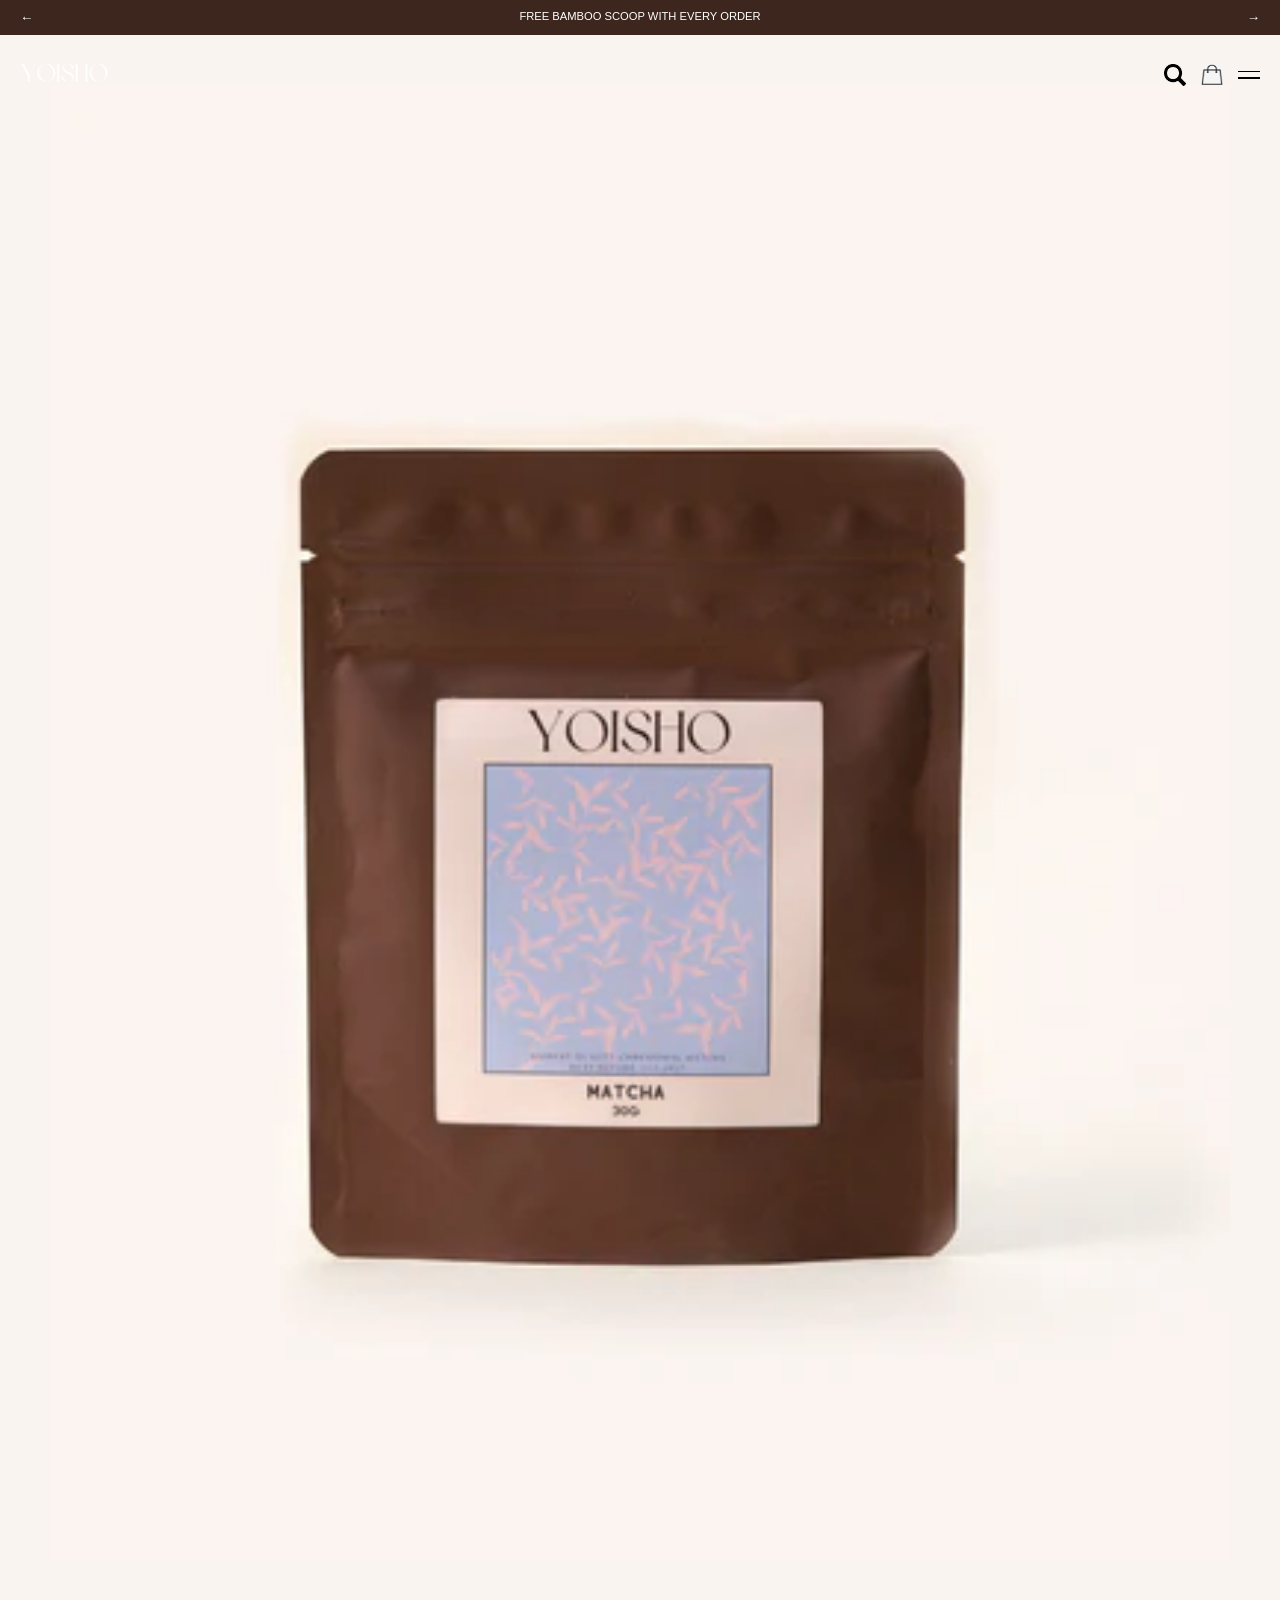
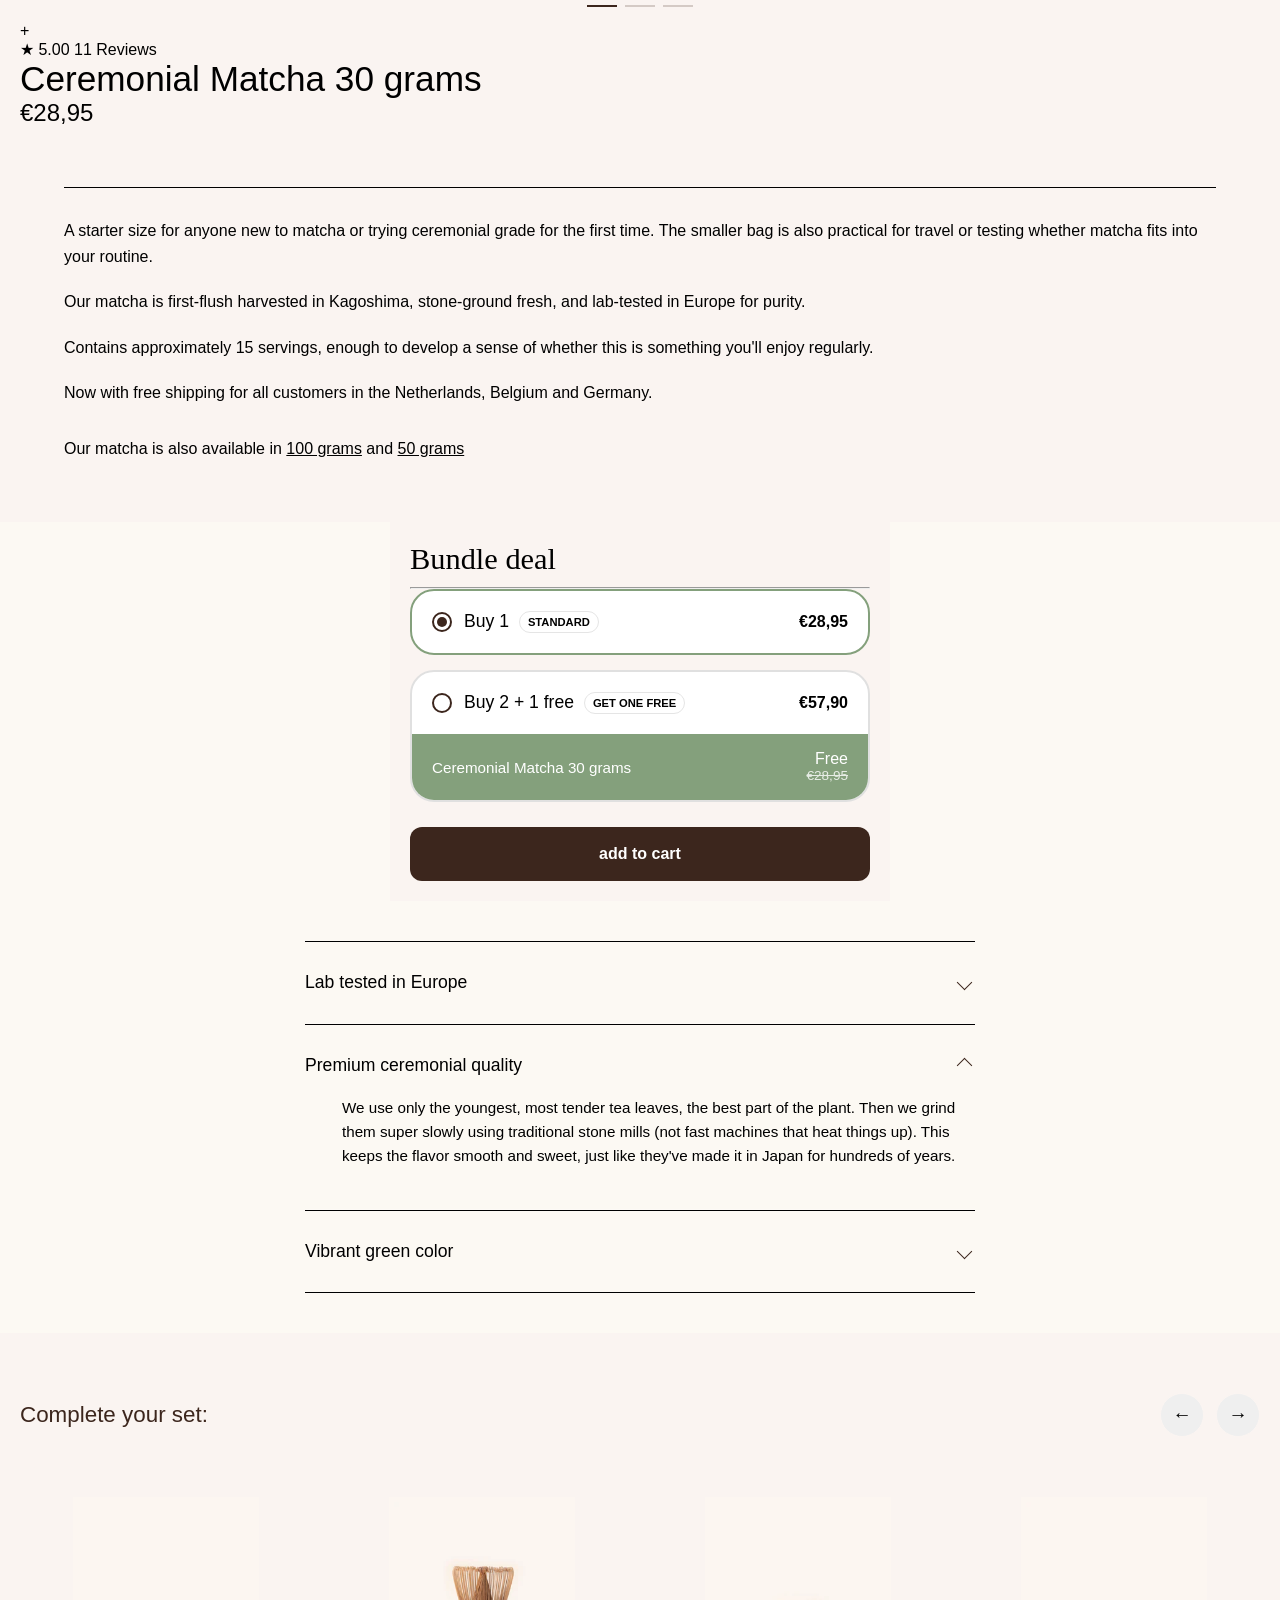
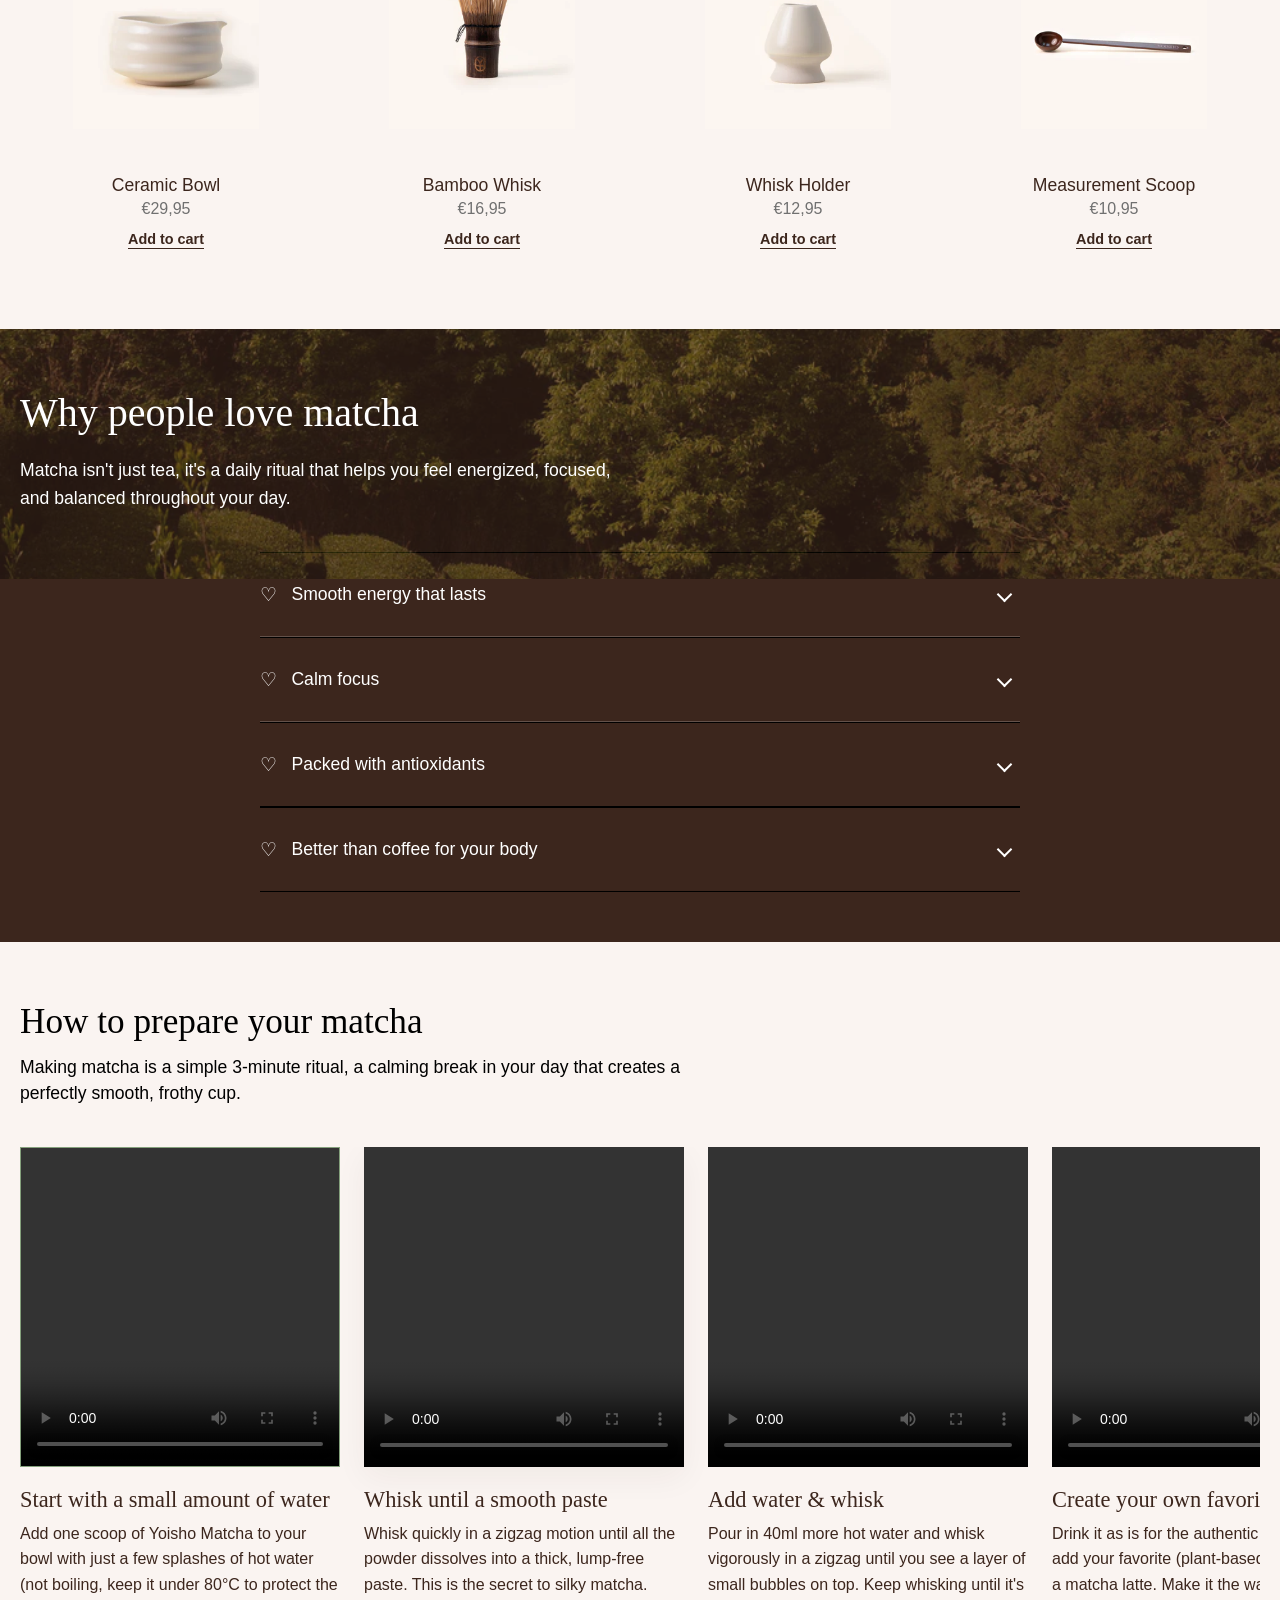
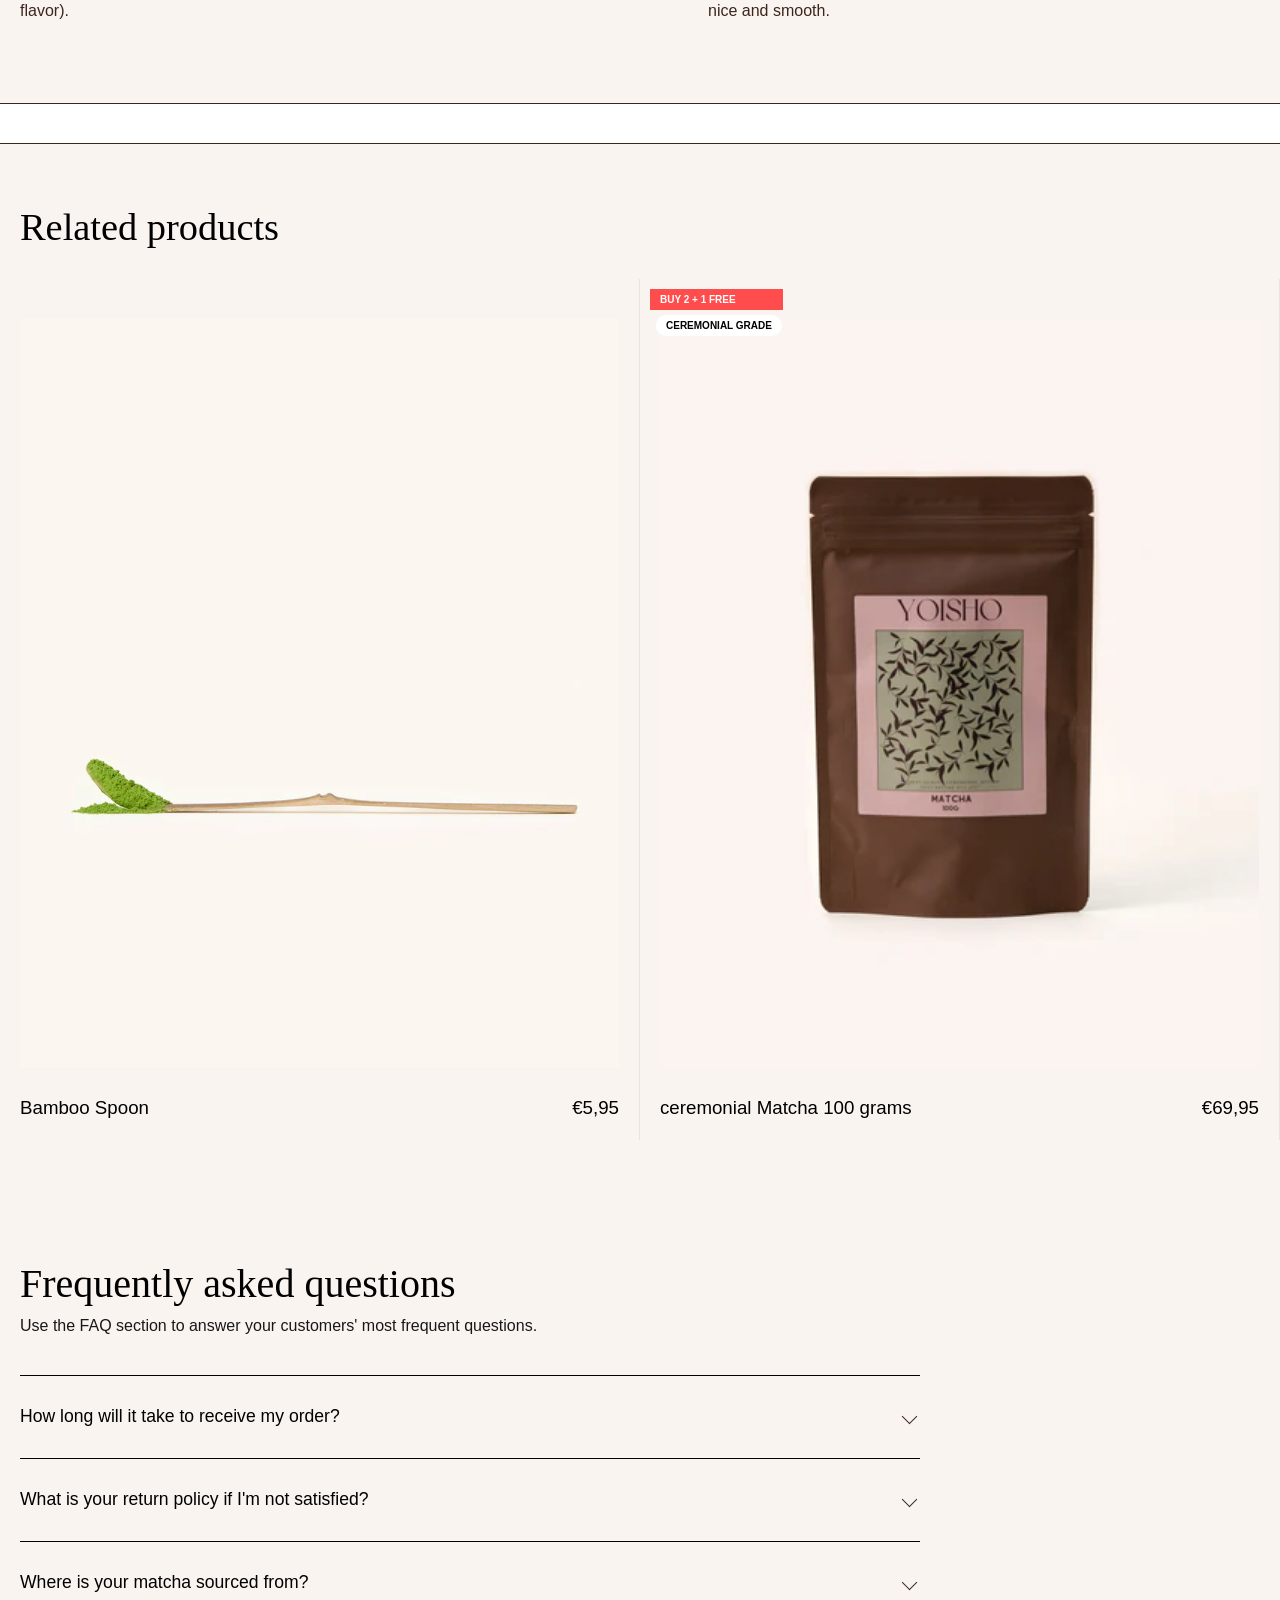
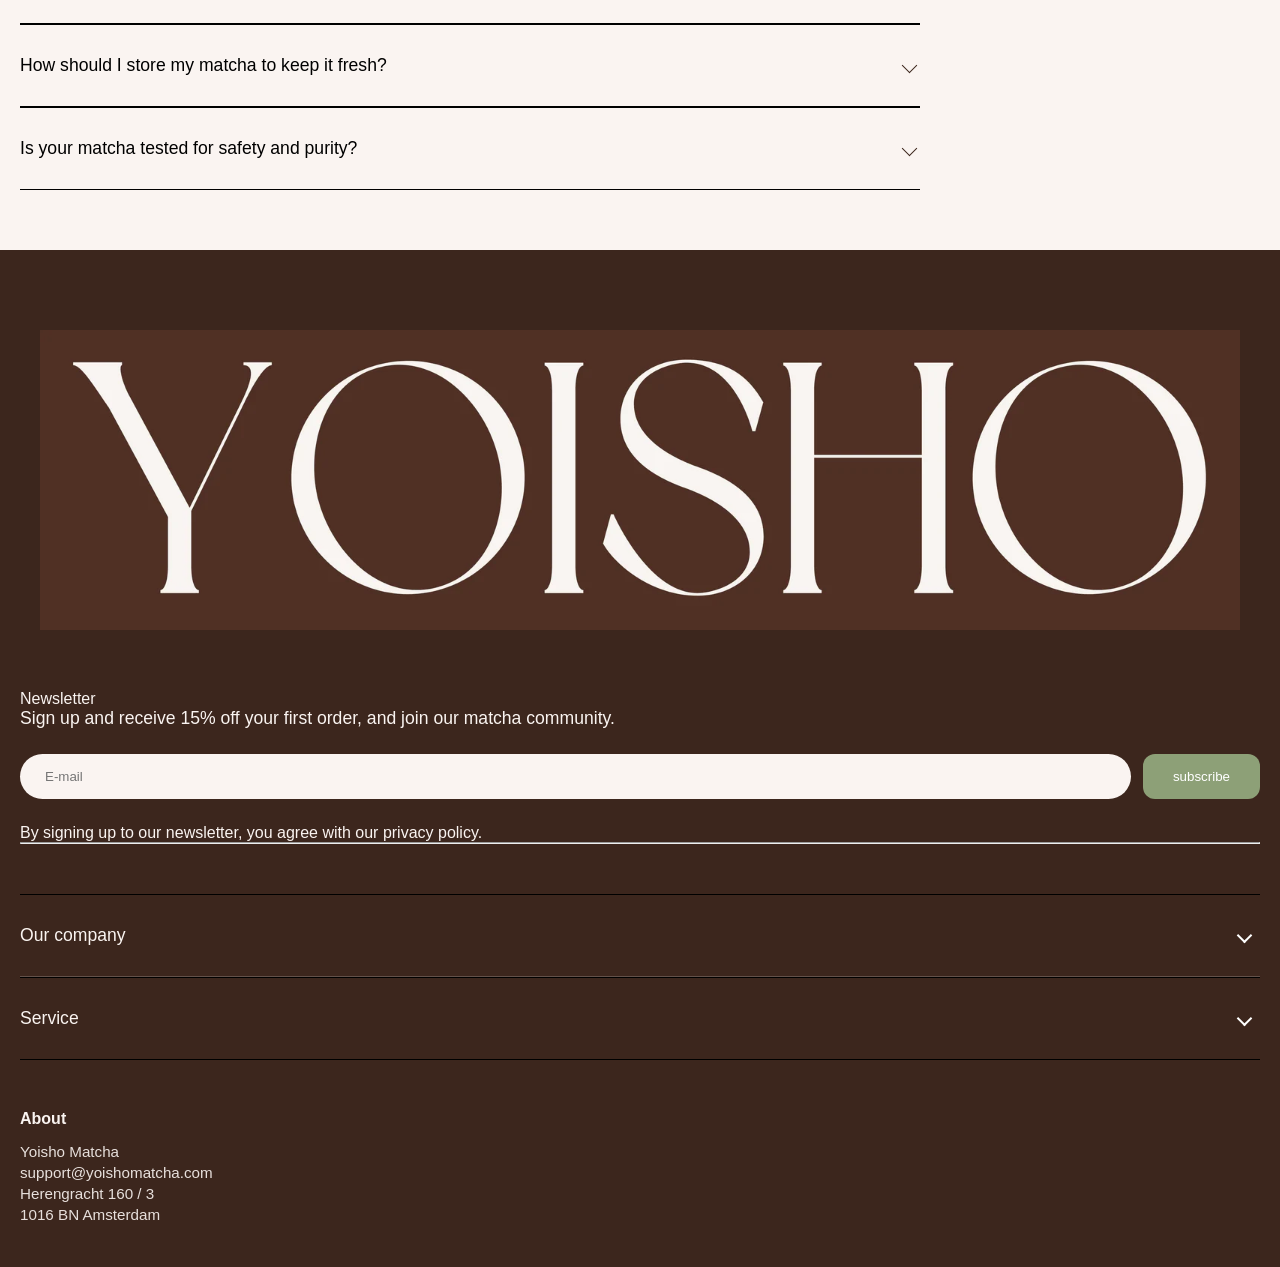
==== commit e6f889e1: "Update matcha.html" ====
--- a/matcha.html
+++ b/matcha.html
@@ -581,4 +581,4 @@
  
 </body>
 
-</html>+</html>
